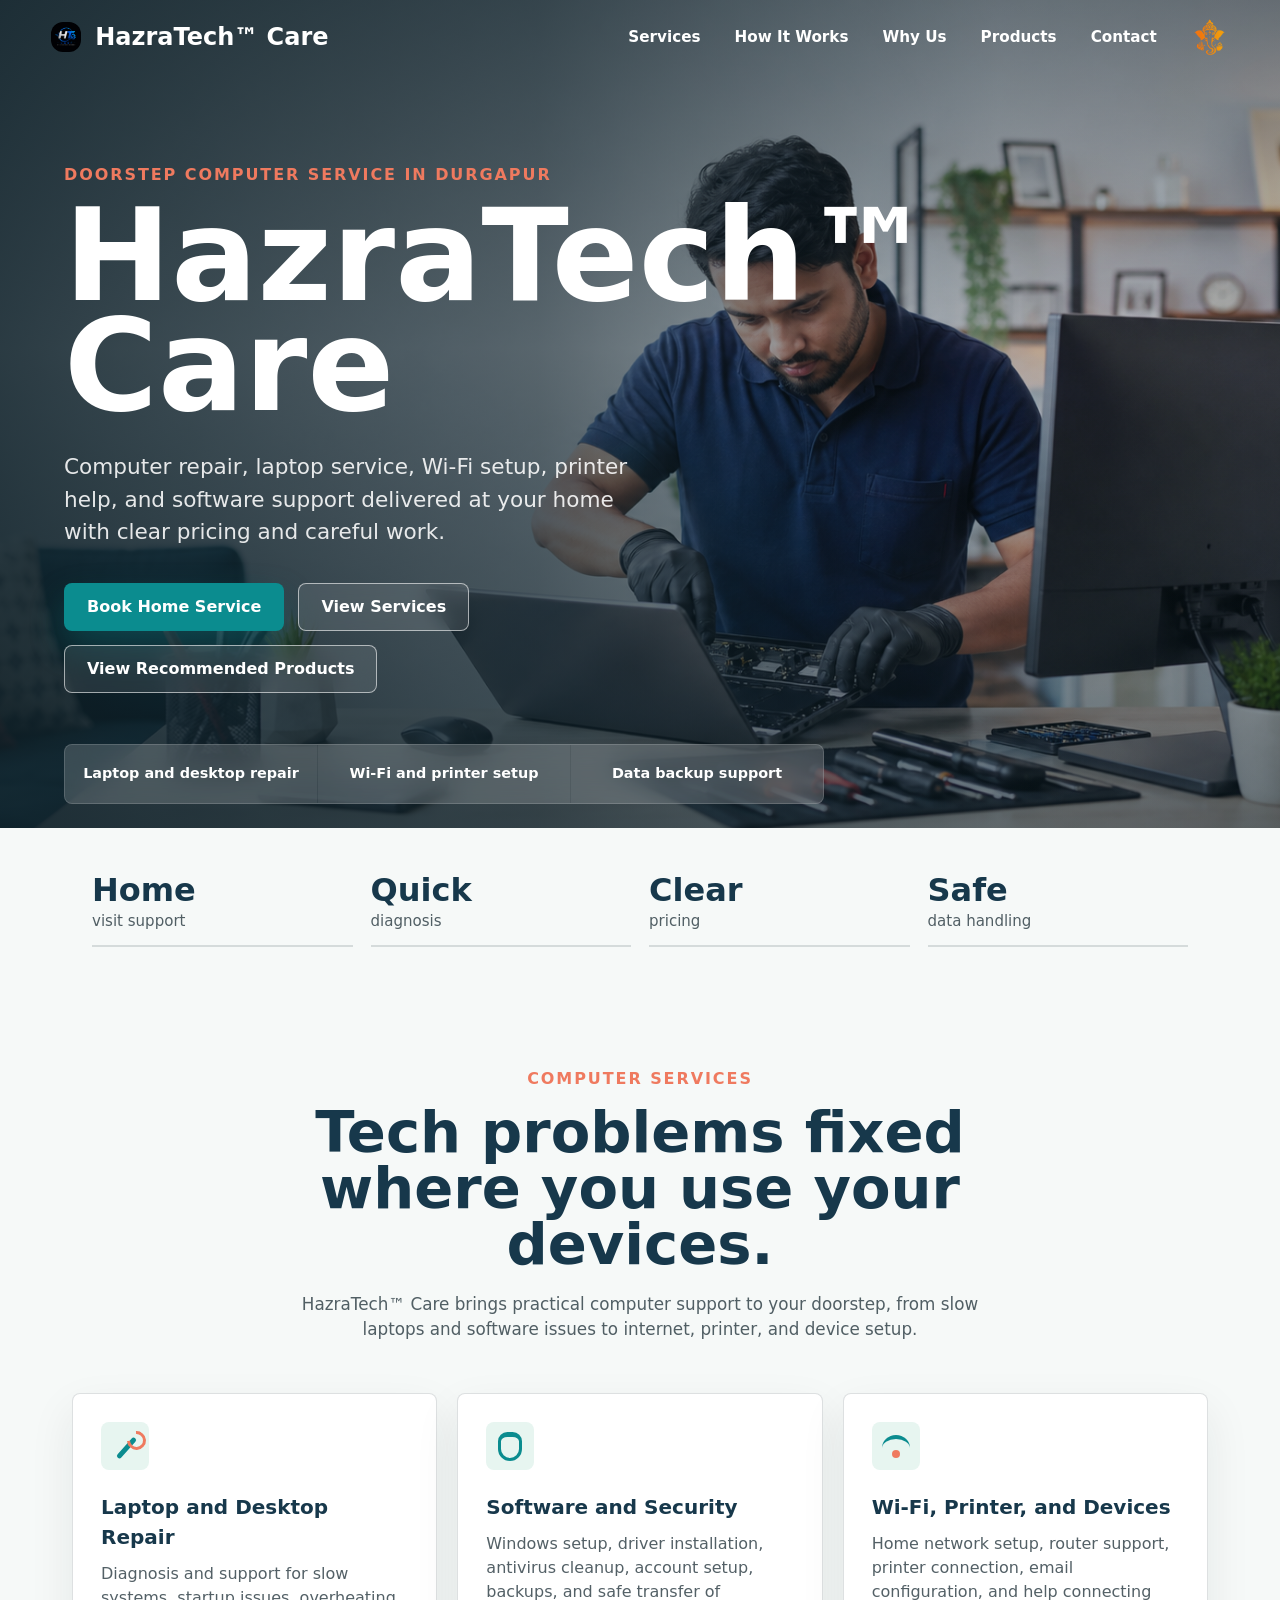
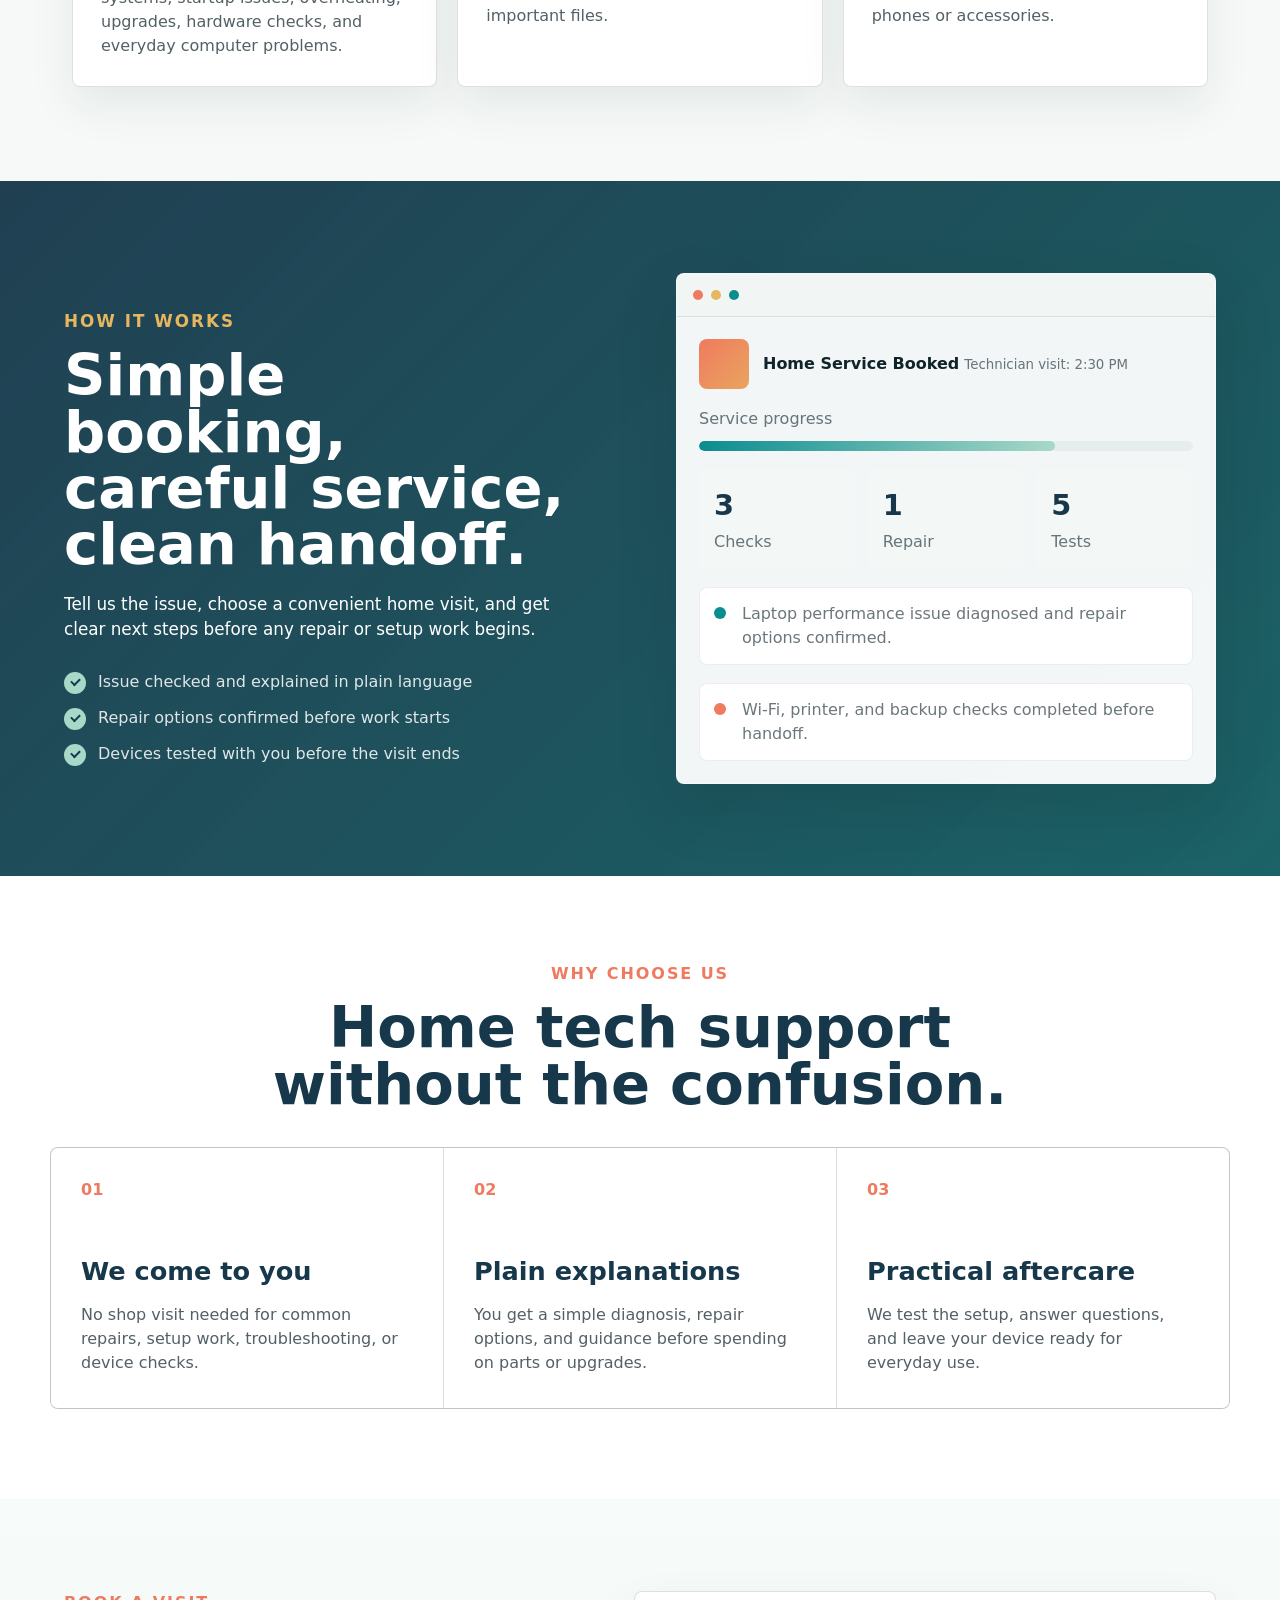
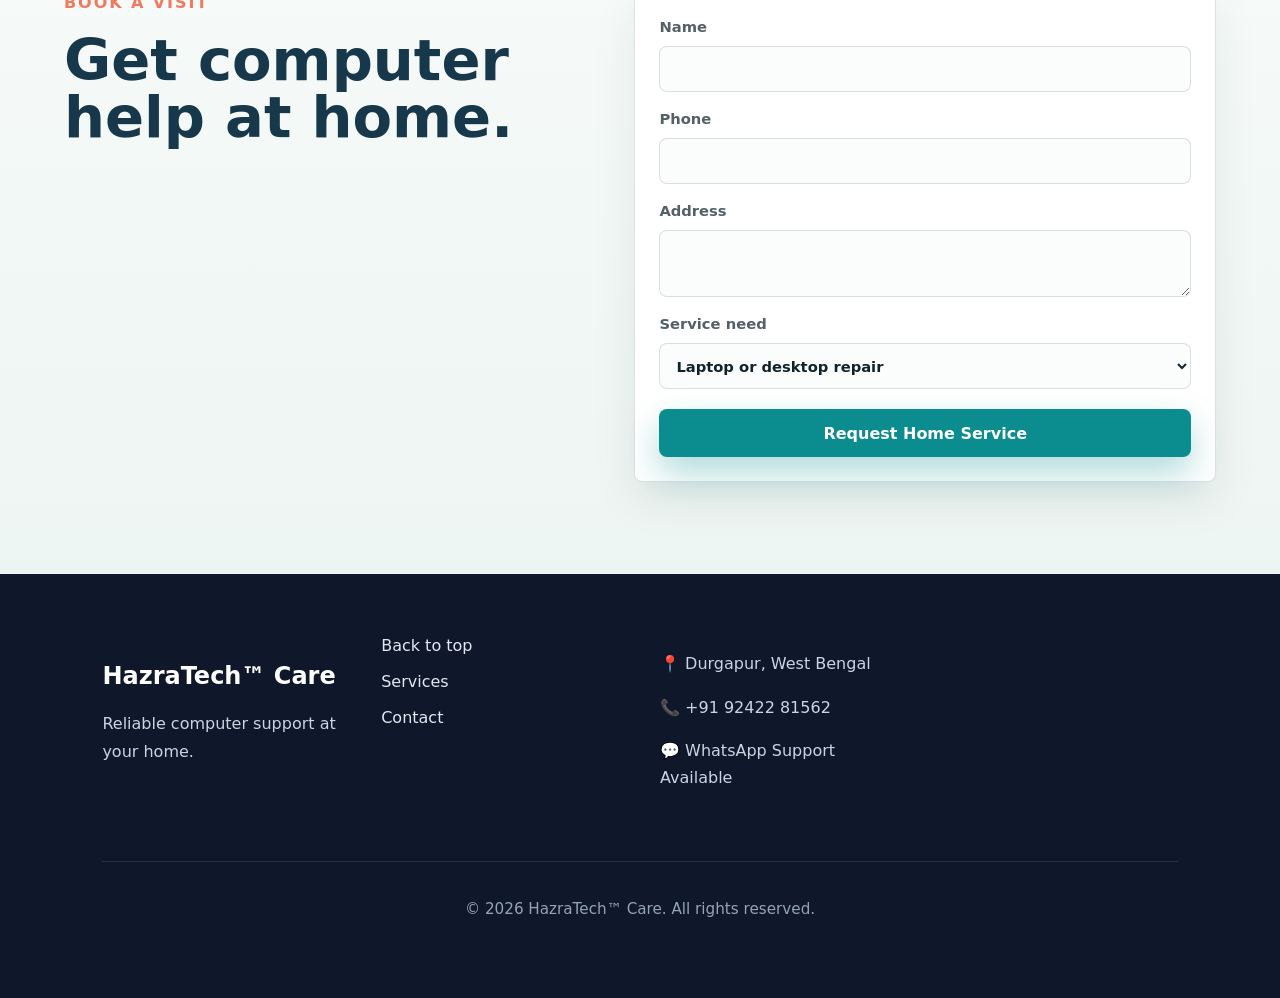
==== index.html @ 3e0b8655 "page extension" ====
<!DOCTYPE html>
<html lang="en">
<head>
  <meta charset="UTF-8">
  <meta name="viewport" content="width=device-width, initial-scale=1.0">
  <meta name="description" content="HazraTech™ Care provides doorstep computer repair, laptop service, Wi-Fi setup, printer support, and home tech assistance.">
  <title>HazraTech™ Care | Doorstep Computer Service</title>
  <link rel="preload" as="image" href="assets/hazratech-care-home-computer-service.png">
  <link rel="stylesheet" href="styles.css">
  <link rel="icon" type="image/png" href="assets/fevicon.png">
</head>
<body>
  <header class="site-header" data-header>
    <a class="brand" href="#top" aria-label="HazraTech™ Care home">
    <img src="assets/logo.png" alt="HazraTech Care Logo">
    <span>HazraTech™ Care</span>
    </a>

    <button class="nav-toggle" type="button" aria-label="Open navigation" aria-expanded="false" data-nav-toggle>
      <span></span>
      <span></span>
      <span></span>
    </button>

    <nav class="site-nav" aria-label="Primary navigation" data-nav>
      <a href="#services">Services</a>
      <a href="#platform">How It Works</a>
      <a href="#outcomes">Why Us</a>
      <a href="recommendations.html">Products</a>
      <a href="#contact">Contact</a>
      <div class="header-ganesh">
      <img src="assets/ganesh.png" alt="Ganesh Symbol">
      </div>
    </nav>
  </header>

  <main id="top">
    <section class="hero" aria-labelledby="hero-title">
      <div class="hero-media" aria-hidden="true"></div>
      <div class="hero-overlay"></div>
      <div class="hero-content">
        <p class="eyebrow">Doorstep computer service in Durgapur</p>
        <h1 id="hero-title">HazraTech™ Care</h1>
        <p class="hero-copy">Computer repair, laptop service, Wi-Fi setup, printer help, and software support delivered at your home with clear pricing and careful work.</p>
        <div class="hero-actions">
          <a class="button button-primary" href="#contact">Book Home Service</a>
          <a class="button button-secondary" href="#services">View Services</a>
          <a class="button button-secondary" href="recommendations.html">
            View Recommended Products
          </a>
        </div>
      </div>
      <div class="hero-status" aria-label="Computer service highlights">
        <span>Laptop and desktop repair</span>
        <span>Wi-Fi and printer setup</span>
        <span>Data backup support</span>
      </div>
    </section>

    <section class="trust-band" aria-label="HazraTech™ Care highlights">
      <div class="trust-item">
        <strong>Home</strong>
        <span>visit support</span>
      </div>
      <div class="trust-item">
        <strong>Quick</strong>
        <span>diagnosis</span>
      </div>
      <div class="trust-item">
        <strong>Clear</strong>
        <span>pricing</span>
      </div>
      <div class="trust-item">
        <strong>Safe</strong>
        <span>data handling</span>
      </div>
    </section>

    <section class="section-intro" id="services">
      <p class="eyebrow">Computer services</p>
      <h2>Tech problems fixed where you use your devices.</h2>
      <p>HazraTech™ Care brings practical computer support to your doorstep, from slow laptops and software issues to internet, printer, and device setup.</p>
    </section>

    <section class="service-grid" aria-label="HazraTech™ Care services">
      <article class="service-card">
        <div class="service-icon wrench" aria-hidden="true"></div>
        <h3>Laptop and Desktop Repair</h3>
        <p>Diagnosis and support for slow systems, startup issues, overheating, upgrades, hardware checks, and everyday computer problems.</p>
      </article>
      <article class="service-card">
        <div class="service-icon shield" aria-hidden="true"></div>
        <h3>Software and Security</h3>
        <p>Windows setup, driver installation, antivirus cleanup, account setup, backups, and safe transfer of important files.</p>
      </article>
      <article class="service-card">
        <div class="service-icon wifi" aria-hidden="true"></div>
        <h3>Wi-Fi, Printer, and Devices</h3>
        <p>Home network setup, router support, printer connection, email configuration, and help connecting phones or accessories.</p>
      </article>
    </section>

    <section class="platform-section" id="platform">
      <div class="platform-copy">
        <p class="eyebrow">How it works</p>
        <h2>Simple booking, careful service, clean handoff.</h2>
        <p>Tell us the issue, choose a convenient home visit, and get clear next steps before any repair or setup work begins.</p>
        <ul class="check-list">
          <li>Issue checked and explained in plain language</li>
          <li>Repair options confirmed before work starts</li>
          <li>Devices tested with you before the visit ends</li>
        </ul>
      </div>

      <div class="dashboard-preview" aria-label="Home service ticket preview">
        <div class="preview-header">
          <span></span>
          <span></span>
          <span></span>
        </div>
        <div class="preview-body">
          <div class="service-summary">
            <span class="avatar" aria-hidden="true"></span>
            <div>
              <strong>Home Service Booked</strong>
              <small>Technician visit: 2:30 PM</small>
            </div>
          </div>
          <div class="progress-block">
            <span>Service progress</span>
            <div class="progress-track"><span></span></div>
          </div>
          <div class="mini-grid">
            <div><strong>3</strong><span>Checks</span></div>
            <div><strong>1</strong><span>Repair</span></div>
            <div><strong>5</strong><span>Tests</span></div>
          </div>
          <div class="timeline-row">
            <span></span>
            <p>Laptop performance issue diagnosed and repair options confirmed.</p>
          </div>
          <div class="timeline-row accent">
            <span></span>
            <p>Wi-Fi, printer, and backup checks completed before handoff.</p>
          </div>
        </div>
      </div>
    </section>

    <section class="outcomes-section" id="outcomes">
      <div class="section-intro compact">
        <p class="eyebrow">Why choose us</p>
        <h2>Home tech support without the confusion.</h2>
      </div>
      <div class="outcome-list">
        <article>
          <span>01</span>
          <h3>We come to you</h3>
          <p>No shop visit needed for common repairs, setup work, troubleshooting, or device checks.</p>
        </article>
        <article>
          <span>02</span>
          <h3>Plain explanations</h3>
          <p>You get a simple diagnosis, repair options, and guidance before spending on parts or upgrades.</p>
        </article>
        <article>
          <span>03</span>
          <h3>Practical aftercare</h3>
          <p>We test the setup, answer questions, and leave your device ready for everyday use.</p>
        </article>
      </div>
    </section>

    <section class="contact-section" id="contact">
      <div>
        <p class="eyebrow">Book a visit</p>
        <h2>Get computer help at home.</h2>
      </div>
      <form class="contact-form" aria-label="Home computer service request">
        <label>
          <span>Name</span>
          <input type="text" id="name" name="name" autocomplete="name" required>
        </label>
        <label>
          <span>Phone</span>
          <input type="tel" id="phone" name="phone" autocomplete="tel" required>
        </label>
        <label>
          <span>Address</span>
          <textarea id="address" name="address" rows="3" required></textarea>
        </label>
        <label>
          <span>Service need</span>
          <select id="service" name="service-need">
            <option>Laptop or desktop repair</option>
            <option>Windows or software setup</option>
            <option>Wi-Fi or printer setup</option>
            <option>Data backup or transfer</option>
            <option>System upgrade</option>
            <option>System optimization</option>
          </select>
        </label>
        <button id="whatsappBtn" class="button button-primary" type="submit">Request Home Service</button>
      </form>
    </section>
  </main>

  <footer class="site-footer">

    <div class="footer-brand">
        <h3>HazraTech™ Care</h3>
        <p>Reliable computer support at your home.</p>
    </div>

    <div class="footer-links">
        <a href="#top">Back to top</a>
        <a href="#services">Services</a>
        <a href="#contact">Contact</a>
    </div>

    <div class="footer-contact">
        <p>📍 Durgapur, West Bengal</p>
        <p>📞 +91 92422 81562</p>
        <p>💬 WhatsApp Support Available</p>
    </div>

    <div class="footer-bottom">
        <p>© 2026 HazraTech™ Care. All rights reserved.</p>
    </div>

</footer>
  <script src="script.js"></script>
</body>
</html>
---- styles.css ----
:root {
  --ink: #10232b;
  --navy: #17384b;
  --teal: #0b8c8f;
  --mint: #a8d8c8;
  --coral: #ef7a5f;
  --gold: #e7b75f;
  --cloud: #f6f9f8;
  --white: #ffffff;
  --line: rgba(16, 35, 43, 0.14);
  --shadow: 0 24px 60px rgba(16, 35, 43, 0.16);
  --max-width: 1180px;
}

* {
  box-sizing: border-box;
}

html {
  scroll-behavior: smooth;
}

body {
  margin: 0;
  color: var(--ink);
  font-family: Inter, ui-sans-serif, system-ui, -apple-system, BlinkMacSystemFont, "Segoe UI", sans-serif;
  line-height: 1.5;
  background: var(--cloud);
}

body.nav-open {
  overflow: hidden;
}

a {
  color: inherit;
  text-decoration: none;
}

img,
svg {
  display: block;
}

button,
input,
select {
  font: inherit;
}

.site-header {
  position: fixed;
  z-index: 20;
  top: 0;
  left: 0;
  right: 0;
  display: flex;
  align-items: center;
  justify-content: space-between;
  gap: 24px;
  min-height: 74px;
  padding: 14px clamp(20px, 4vw, 54px);
  color: var(--white);
  transition: background 180ms ease, color 180ms ease, box-shadow 180ms ease;
}

.site-header.is-scrolled,
.site-header.is-open {
  color: var(--ink);
  background: rgba(255, 255, 255, 0.94);
  box-shadow: 0 12px 30px rgba(16, 35, 43, 0.08);
  backdrop-filter: blur(16px);
}
.site-header.is-scrolled .brand span,
.site-header.is-scrolled .site-nav a {
    color: var(--ink);
}
.site-header.is-scrolled .site-nav a:hover {
    color: #0ea5e9;
}
.site-header.is-scrolled .brand img {
    filter: none;
}
/*.site-header.scrolled {
    background: rgba(255,255,255,0.9);
    backdrop-filter: blur(12px);
}
.site-header.scrolled .brand span,
.site-header.scrolled nav a {
    color: #0f172a;
}*/

.brand {
  display: inline-flex;
  align-items: center;
  gap: 10px;
  font-weight: 800;
  letter-spacing: 0;
}

/*.brand-mark {
  display: grid;
  place-items: center;
  width: 40px;
  height: 40px;
  border-radius: 8px;
  color: var(--white);
  background: linear-gradient(135deg, var(--teal), var(--coral));
  box-shadow: 0 10px 25px rgba(11, 140, 143, 0.25);
}*/

.site-nav {
  display: flex;
  align-items: center;
  gap: clamp(18px, 3vw, 34px);
  font-size: 0.95rem;
  font-weight: 650;
}

.site-nav a {
  position: relative;
  padding: 8px 0;
}

.site-nav a::after {
  position: absolute;
  left: 0;
  right: 0;
  bottom: 3px;
  height: 2px;
  content: "";
  background: currentColor;
  transform: scaleX(0);
  transform-origin: left;
  transition: transform 180ms ease;
}

.site-nav a:hover::after,
.site-nav a:focus-visible::after {
  transform: scaleX(1);
}

.nav-toggle {
  display: none;
  width: 42px;
  height: 42px;
  border: 1px solid currentColor;
  border-radius: 8px;
  color: inherit;
  background: transparent;
  cursor: pointer;
}

.nav-toggle span {
  display: block;
  width: 18px;
  height: 2px;
  margin: 4px auto;
  background: currentColor;
  transition: transform 180ms ease, opacity 180ms ease;
}

.site-header.is-open .nav-toggle span:nth-child(1) {
  transform: translateY(6px) rotate(45deg);
}

.site-header.is-open .nav-toggle span:nth-child(2) {
  opacity: 0;
}

.site-header.is-open .nav-toggle span:nth-child(3) {
  transform: translateY(-6px) rotate(-45deg);
}

.hero {
  position: relative;
  display: grid;
  align-items: center;
  min-height: 92vh;
  padding: 120px clamp(22px, 5vw, 72px) 92px;
  color: var(--white);
  overflow: hidden;
}

.hero-media,
.hero-overlay {
  position: absolute;
  inset: 0;
}

.hero-media {
  background-image: url("assets/hazratech-care-home-computer-service.png");
  background-size: cover;
  background-position: center right;
  transform: scale(1.02);
}

.hero-overlay {
  background:
    linear-gradient(90deg, rgba(13, 31, 39, 0.86) 0%, rgba(13, 31, 39, 0.64) 42%, rgba(13, 31, 39, 0.2) 78%),
    linear-gradient(180deg, rgba(13, 31, 39, 0.46) 0%, rgba(13, 31, 39, 0) 42%, rgba(13, 31, 39, 0.48) 100%);
}

.hero-content {
  position: relative;
  z-index: 2;
  width: min(660px, 100%);
}

.eyebrow {
  margin: 0 0 14px;
  color: var(--coral);
  font-size: 1.00rem;
  font-weight: 850;
  letter-spacing: 0.12em;
  text-transform: uppercase;
}

.hero h1 {
  max-width: 9ch;
  margin: 0;
  font-size: clamp(4.3rem, 10vw, 8.6rem);
  line-height: 0.86;
  letter-spacing: 0;
}

.hero-copy {
  max-width: 600px;
  margin: 30px 0 0;
  color: rgba(255, 255, 255, 0.88);
  font-size: clamp(1.05rem, 1.7vw, 1.35rem);
}

.hero-actions {
  display: flex;
  flex-wrap: wrap;
  gap: 14px;
  margin-top: 34px;
}

.button {
  display: inline-flex;
  align-items: center;
  justify-content: center;
  min-height: 48px;
  padding: 13px 22px;
  border: 1px solid transparent;
  border-radius: 8px;
  font-weight: 800;
  line-height: 1.1;
  cursor: pointer;
  transition: transform 180ms ease, box-shadow 180ms ease, background 180ms ease;
}

.button:hover,
.button:focus-visible {
  transform: translateY(-2px);
}

.button-primary {
  color: var(--white);
  background: var(--teal);
  box-shadow: 0 16px 35px rgba(11, 140, 143, 0.32);
}

.button-primary:hover,
.button-primary:focus-visible {
  background: #087579;
}

.button-secondary {
  color: var(--white);
  border-color: rgba(255, 255, 255, 0.58);
  background: rgba(255, 255, 255, 0.1);
  backdrop-filter: blur(10px);
}

.hero-status {
  position: absolute;
  z-index: 2;
  left: clamp(22px, 5vw, 72px);
  right: clamp(22px, 5vw, 72px);
  bottom: 24px;
  display: grid;
  grid-template-columns: repeat(3, minmax(0, 1fr));
  gap: 1px;
  max-width: 760px;
  border: 1px solid rgba(255, 255, 255, 0.2);
  border-radius: 8px;
  overflow: hidden;
  background: rgba(255, 255, 255, 0.12);
  backdrop-filter: blur(14px);
}

.hero-status span {
  min-height: 58px;
  display: grid;
  place-items: center;
  padding: 10px 14px;
  font-size: 0.9rem;
  font-weight: 750;
  text-align: center;
  background: rgba(255, 255, 255, 0.06);
}

.trust-band {
  display: grid;
  grid-template-columns: repeat(4, minmax(0, 1fr));
  max-width: var(--max-width);
  margin: 0 auto;
  padding: 34px clamp(22px, 4vw, 42px);
  gap: 18px;
}

.trust-item {
  display: grid;
  gap: 4px;
  padding: 12px 0;
  border-bottom: 2px solid var(--line);
}

.trust-item strong {
  color: var(--navy);
  font-size: clamp(1.4rem, 2.5vw, 2.2rem);
  line-height: 1;
}

.trust-item span {
  color: rgba(16, 35, 43, 0.72);
  font-size: 0.94rem;
}

.section-intro {
  max-width: 780px;
  margin: 0 auto;
  padding: 86px 22px 34px;
  text-align: center;
}

.section-intro h2,
.platform-copy h2,
.contact-section h2 {
  margin: 0;
  color: var(--navy);
  font-size: clamp(2rem, 4.5vw, 4rem);
  line-height: 0.98;
  letter-spacing: 0;
}

.section-intro p:last-child,
.platform-copy > p,
.contact-section p + h2 {
  margin-top: 18px;
}

.section-intro > p:last-child,
.platform-copy > p {
  color: rgba(16, 35, 43, 0.72);
  font-size: 1.05rem;
}

.service-grid {
  display: grid;
  grid-template-columns: repeat(3, minmax(0, 1fr));
  gap: 20px;
  max-width: var(--max-width);
  margin: 0 auto;
  padding: 0 22px 94px;
}

.service-card {
  padding: 28px;
  border: 1px solid var(--line);
  border-radius: 8px;
  background: var(--white);
  box-shadow: 0 18px 46px rgba(16, 35, 43, 0.08);
}

.service-card h3 {
  margin: 22px 0 10px;
  color: var(--navy);
  font-size: 1.25rem;
}

.service-card p {
  margin: 0;
  color: rgba(16, 35, 43, 0.72);
}

.service-icon {
  position: relative;
  width: 48px;
  height: 48px;
  border-radius: 8px;
  background: #e7f5f0;
}

.service-icon::before,
.service-icon::after {
  position: absolute;
  content: "";
}

.service-icon.wrench::before {
  top: 13px;
  left: 23px;
  width: 5px;
  height: 26px;
  border-radius: 999px;
  background: var(--teal);
  transform: rotate(42deg);
}

.service-icon.wrench::after {
  top: 9px;
  left: 26px;
  width: 13px;
  height: 13px;
  border: 3px solid var(--coral);
  border-left-color: transparent;
  border-radius: 50%;
  transform: rotate(42deg);
}

.service-icon.shield::before {
  inset: 10px 12px 9px;
  border: 3px solid var(--teal);
  border-top-width: 5px;
  border-radius: 14px 14px 18px 18px;
}

.service-icon.wifi::before {
  left: 10px;
  right: 10px;
  top: 13px;
  height: 22px;
  border-top: 4px solid var(--teal);
  border-radius: 50% 50% 0 0;
}

.service-icon.wifi::after {
  left: 20px;
  bottom: 12px;
  width: 8px;
  height: 8px;
  border-radius: 50%;
  background: var(--coral);
}

.platform-section {
  display: grid;
  grid-template-columns: minmax(0, 0.92fr) minmax(320px, 1fr);
  align-items: center;
  gap: clamp(34px, 6vw, 80px);
  padding: 92px clamp(22px, 5vw, 72px);
  color: var(--white);
  background:
    linear-gradient(135deg, rgba(23, 56, 75, 0.96), rgba(11, 87, 91, 0.93)),
    radial-gradient(circle at 80% 20%, rgba(231, 183, 95, 0.24), transparent 34%);
}

.platform-copy {
  max-width: 600px;
}

.platform-copy h2,
.platform-copy > p {
  color: var(--white);
}

.platform-copy .eyebrow {
  color: var(--gold);
}

.check-list {
  display: grid;
  gap: 12px;
  margin: 28px 0 0;
  padding: 0;
  list-style: none;
}

.check-list li {
  position: relative;
  padding-left: 34px;
  color: rgba(255, 255, 255, 0.86);
}

.check-list li::before {
  position: absolute;
  top: 2px;
  left: 0;
  width: 22px;
  height: 22px;
  border-radius: 50%;
  content: "";
  background: var(--mint);
}

.check-list li::after {
  position: absolute;
  top: 8px;
  left: 7px;
  width: 7px;
  height: 4px;
  border-left: 2px solid var(--navy);
  border-bottom: 2px solid var(--navy);
  content: "";
  transform: rotate(-45deg);
}

.dashboard-preview {
  width: min(100%, 540px);
  margin-left: auto;
  border: 1px solid rgba(255, 255, 255, 0.18);
  border-radius: 8px;
  background: rgba(255, 255, 255, 0.95);
  box-shadow: var(--shadow);
  overflow: hidden;
}

.preview-header {
  display: flex;
  gap: 8px;
  padding: 16px;
  border-bottom: 1px solid rgba(16, 35, 43, 0.1);
  background: #f1f6f5;
}

.preview-header span {
  width: 10px;
  height: 10px;
  border-radius: 50%;
  background: var(--coral);
}

.preview-header span:nth-child(2) {
  background: var(--gold);
}

.preview-header span:nth-child(3) {
  background: var(--teal);
}

.preview-body {
  display: grid;
  gap: 18px;
  padding: 22px;
  color: var(--ink);
}

.service-summary {
  display: flex;
  align-items: center;
  gap: 14px;
}

.service-summary small,
.progress-block span,
.timeline-row p,
.mini-grid span {
  color: rgba(16, 35, 43, 0.62);
}

.avatar {
  width: 50px;
  height: 50px;
  border-radius: 8px;
  background:
    linear-gradient(135deg, rgba(239, 122, 95, 0.85), rgba(231, 183, 95, 0.7)),
    var(--coral);
}

.progress-block {
  display: grid;
  gap: 10px;
}

.progress-track {
  height: 10px;
  border-radius: 999px;
  background: #e5eeec;
  overflow: hidden;
}

.progress-track span {
  display: block;
  width: 72%;
  height: 100%;
  border-radius: inherit;
  background: linear-gradient(90deg, var(--teal), var(--mint));
}

.mini-grid {
  display: grid;
  grid-template-columns: repeat(3, minmax(0, 1fr));
  gap: 12px;
}

.mini-grid div {
  display: grid;
  gap: 3px;
  min-height: 88px;
  align-content: center;
  padding: 15px;
  border-radius: 8px;
  background: #f3f8f7;
}

.mini-grid strong {
  color: var(--navy);
  font-size: 1.8rem;
}

.timeline-row {
  display: grid;
  grid-template-columns: 16px minmax(0, 1fr);
  gap: 12px;
  align-items: start;
  padding: 14px;
  border: 1px solid rgba(16, 35, 43, 0.08);
  border-radius: 8px;
  background: var(--white);
}

.timeline-row span {
  width: 12px;
  height: 12px;
  margin-top: 5px;
  border-radius: 50%;
  background: var(--teal);
}

.timeline-row.accent span {
  background: var(--coral);
}

.timeline-row p {
  margin: 0;
}

.outcomes-section {
  padding: 0 22px 90px;
  background: var(--white);
}

.section-intro.compact {
  padding-top: 86px;
}

.outcome-list {
  display: grid;
  grid-template-columns: repeat(3, minmax(0, 1fr));
  gap: 1px;
  max-width: var(--max-width);
  margin: 0 auto;
  border: 1px solid var(--line);
  border-radius: 8px;
  overflow: hidden;
  background: var(--line);
}

.outcome-list article {
  min-height: 260px;
  padding: 30px;
  background: var(--white);
}

.outcome-list span {
  color: var(--coral);
  font-weight: 850;
}

.outcome-list h3 {
  margin: 50px 0 12px;
  color: var(--navy);
  font-size: clamp(1.25rem, 2vw, 1.6rem);
}

.outcome-list p {
  margin: 0;
  color: rgba(16, 35, 43, 0.72);
}

.contact-section {
  display: grid;
  grid-template-columns: minmax(0, 0.85fr) minmax(320px, 1fr);
  gap: clamp(34px, 6vw, 76px);
  align-items: start;
  padding: 92px clamp(22px, 5vw, 72px);
  background:
    linear-gradient(180deg, #f7fbfa, #edf5f2);
}

.contact-form {
  display: grid;
  gap: 16px;
  padding: 24px;
  border: 1px solid var(--line);
  border-radius: 8px;
  background: var(--white);
  box-shadow: 0 18px 46px rgba(16, 35, 43, 0.08);
}

.contact-form label {
  display: grid;
  gap: 8px;
  color: rgba(16, 35, 43, 0.72);
  font-size: 0.92rem;
  font-weight: 750;
}

.contact-form input,
.contact-form select {
  min-height: 46px;
  width: 100%;
  border: 1px solid var(--line);
  border-radius: 8px;
  padding: 10px 12px;
  color: var(--ink);
  background: #fbfdfc;
}

.contact-form input:focus,
.contact-form select:focus {
  border-color: var(--teal);
  outline: 3px solid rgba(11, 140, 143, 0.16);
}

.contact-form textarea,
.contact-form select {
  min-height: 46px;
  width: 100%;
  border: 1px solid var(--line);
  border-radius: 8px;
  padding: 10px 12px;
  color: var(--ink);
  background: #fbfdfc;
}

.contact-form textarea:focus,
.contact-form select:focus {
  border-color: var(--teal);
  outline: 3px solid rgba(11, 140, 143, 0.16);
}

.contact-form .button {
  width: 100%;
  margin-top: 4px;
}

.site-footer {
    background: #0f172a;
    color: white;
    padding: 60px 8%;
    display: grid;
    grid-template-columns: repeat(auto-fit, minmax(220px, 1fr));
    gap: 40px;
}

.site-footer h3 {
    margin-bottom: 12px;
    font-size: 1.5rem;
}

.site-footer p {
    color: #cbd5e1;
    line-height: 1.7;
}

.footer-links {
    display: flex;
    flex-direction: column;
    gap: 12px;
}

.footer-links a {
    color: #e2e8f0;
    text-decoration: none;
    transition: 0.3s;
}

.footer-links a:hover {
    color: #14b8a6;
}

.footer-contact p {
    margin-bottom: 10px;
    min-width: 250px;
}

.footer-bottom {
    grid-column: 1 / -1;
    border-top: 1px solid rgba(255,255,255,0.1);
    margin-top: 20px;
    padding-top: 20px;
    text-align: center;
}

.footer-bottom p {
    color: #94a3b8;
    font-size: 0.95rem;
}

.site-footer span {
  font-weight: 850;
}

@media (max-width: 900px) {
  .nav-toggle {
    display: block;
  }

  .site-nav {
    position: fixed;
    inset: 74px 16px auto;
    display: grid;
    gap: 0;
    border: 1px solid rgba(16, 35, 43, 0.1);
    border-radius: 8px;
    color: var(--ink);
    background: var(--white);
    box-shadow: var(--shadow);
    transform: translateY(-12px);
    visibility: hidden;
    opacity: 0;
    transition: transform 180ms ease, opacity 180ms ease, visibility 180ms ease;
  }

  .site-header.is-open .site-nav {
    visibility: visible;
    opacity: 1;
    transform: translateY(0);
  }

  .site-nav a {
    min-height: 52px;
    padding: 16px 20px;
    border-bottom: 1px solid rgba(16, 35, 43, 0.08);
  }

  .site-nav a:last-child {
    border-bottom: 0;
  }

  .site-nav a::after {
    display: none;
  }

  .trust-band,
  .service-grid,
  .outcome-list {
    grid-template-columns: repeat(2, minmax(0, 1fr));
  }

  .platform-section,
  .contact-section {
    grid-template-columns: 1fr;
  }

  .dashboard-preview {
    margin: 0;
  }
}

@media (max-width: 640px) {
  .site-header {
    min-height: 66px;
    padding: 12px 16px;
  }

  .brand span:last-child {
    max-width: 150px;
    white-space: nowrap;
    overflow: hidden;
    text-overflow: ellipsis;
  }

  .hero {
    min-height: 88vh;
    padding: 104px 18px 138px;
  }

  .hero-media {
    background-position: 64% center;
  }

  .hero-overlay {
    background:
      linear-gradient(90deg, rgba(13, 31, 39, 0.88), rgba(13, 31, 39, 0.5)),
      linear-gradient(180deg, rgba(13, 31, 39, 0.42), rgba(13, 31, 39, 0.58));
  }

  .hero h1 {
    font-size: clamp(3.55rem, 18vw, 5rem);
  }

  .hero-copy {
    font-size: 1rem;
  }

  .button {
    width: 100%;
  }

  .hero-status {
    left: 18px;
    right: 18px;
    bottom: 18px;
    grid-template-columns: 1fr;
  }

  .hero-status span {
    min-height: 42px;
  }

  .trust-band,
  .service-grid,
  .outcome-list,
  .mini-grid {
    grid-template-columns: 1fr;
  }

  .section-intro {
    padding-top: 64px;
  }

  .service-grid {
    padding-bottom: 68px;
  }

  .platform-section,
  .contact-section {
    padding: 68px 18px;
  }

  .outcome-list article {
    min-height: 210px;
  }

  .outcome-list h3 {
    margin-top: 32px;
  }

  .site-footer {
    flex-direction: column;
  }
}

.brand {
    display: flex;
    align-items: center;
    gap: 14px;
    text-decoration: none;
}

.brand img {
    width: 30px;
    height: 30px;
    object-fit: contain;
    border-radius: 12px;
}

.brand span {
    color: white;
    font-size: 1.5rem;
    font-weight: 700;
}
.header-ganesh img {
    width: 38px;
    height: 38px;
    object-fit: contain;
    opacity: 0.9;
}
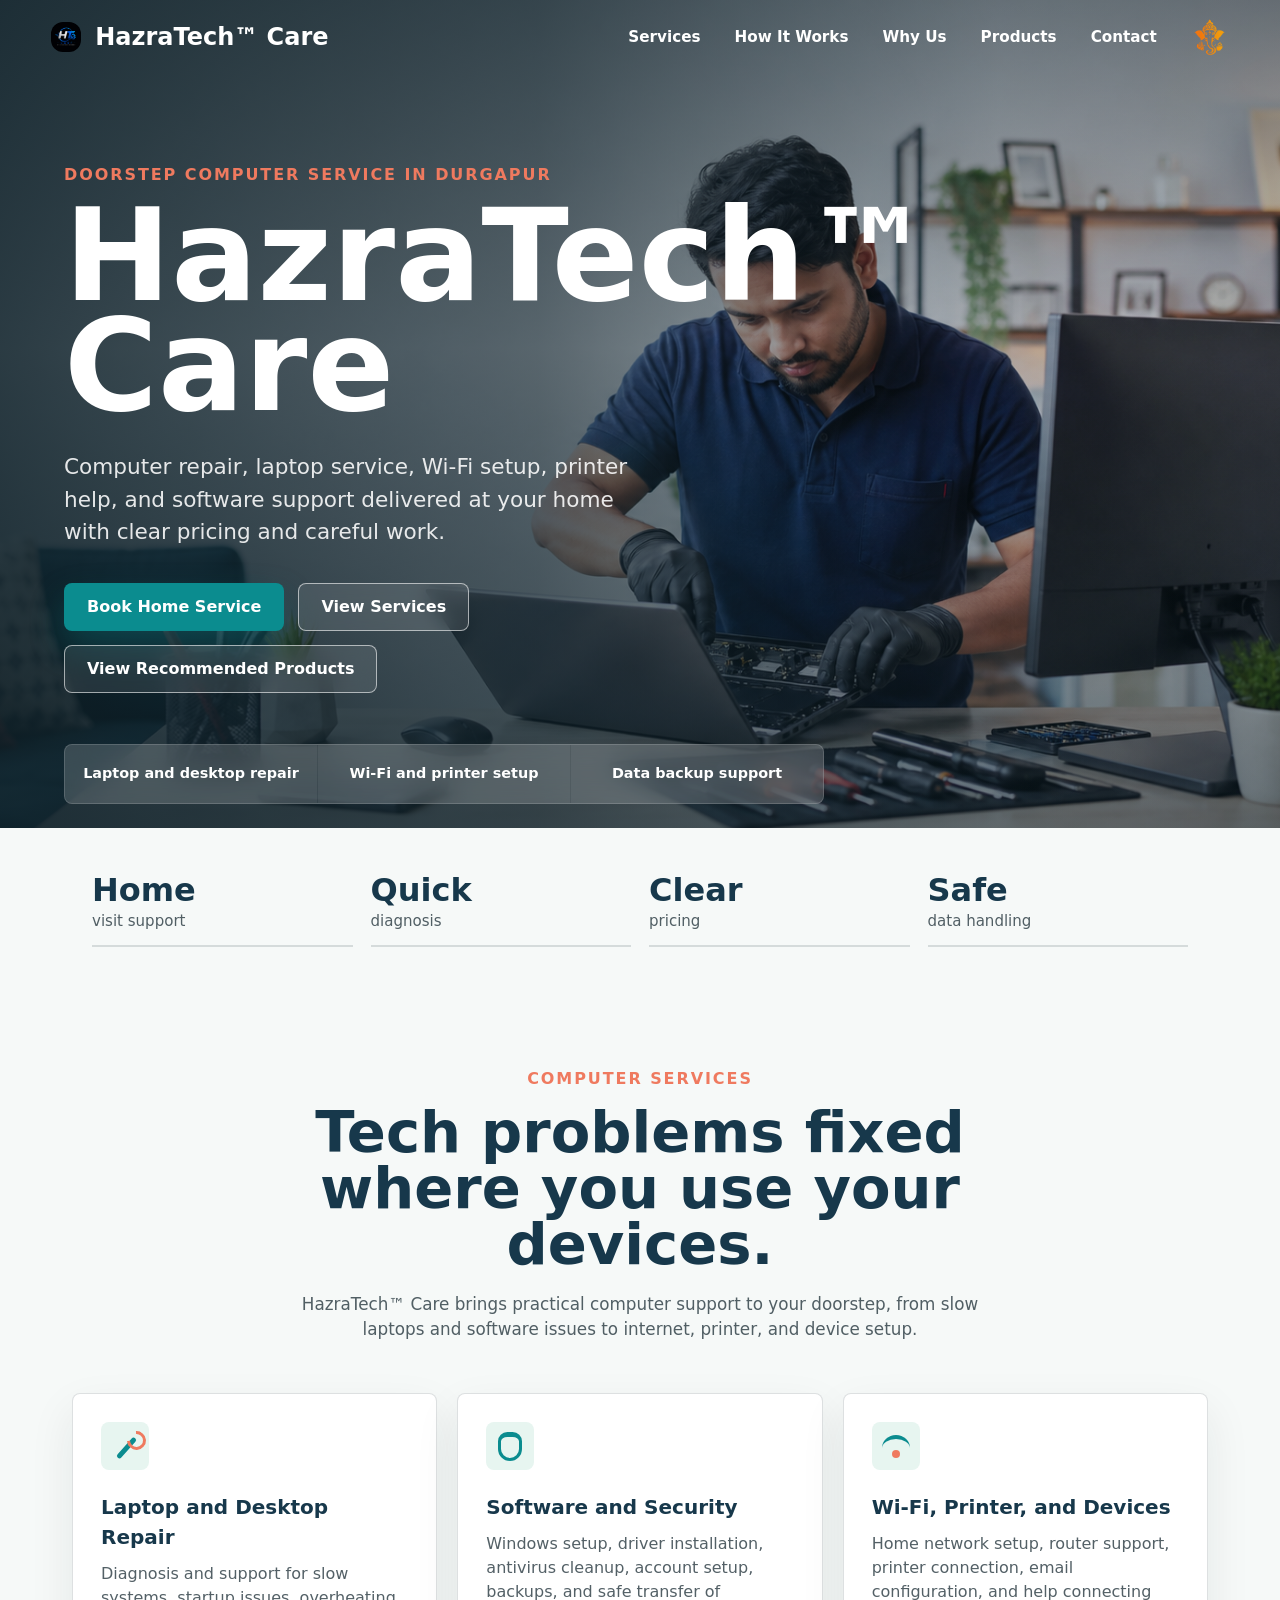
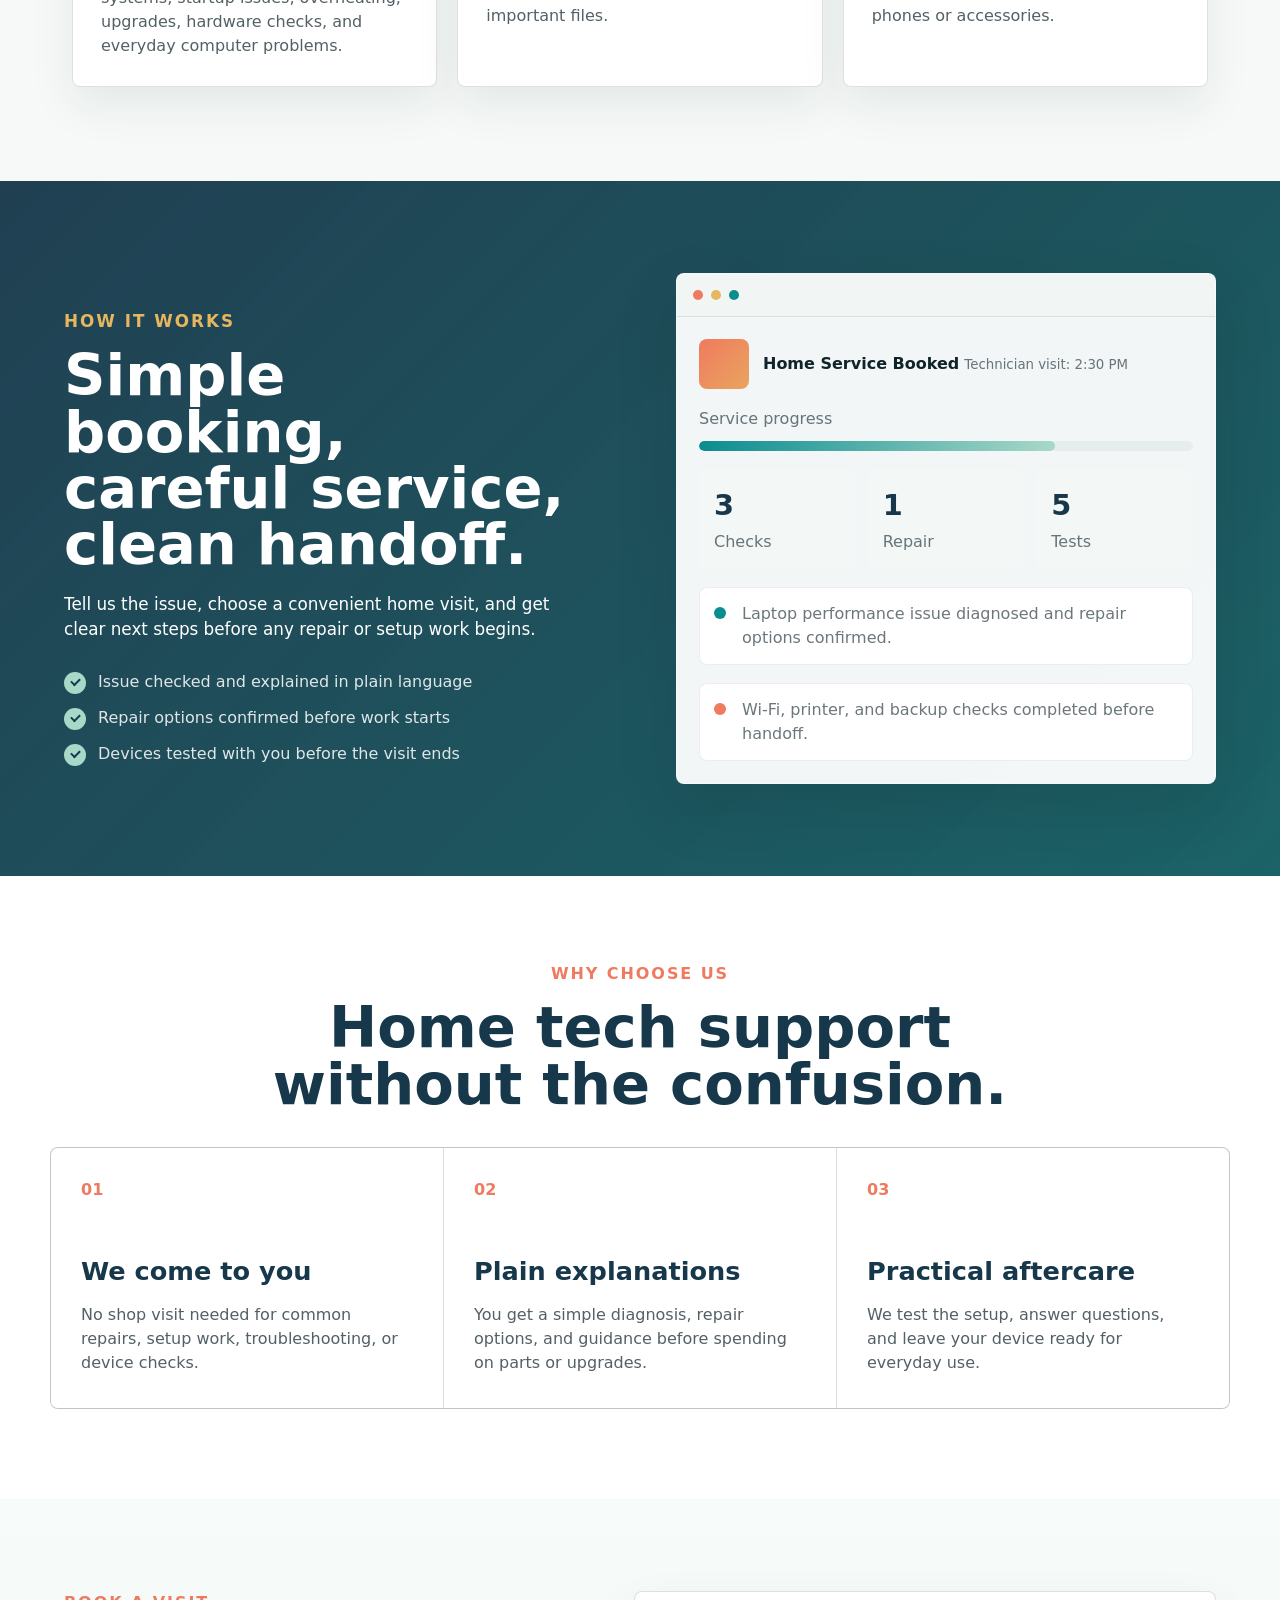
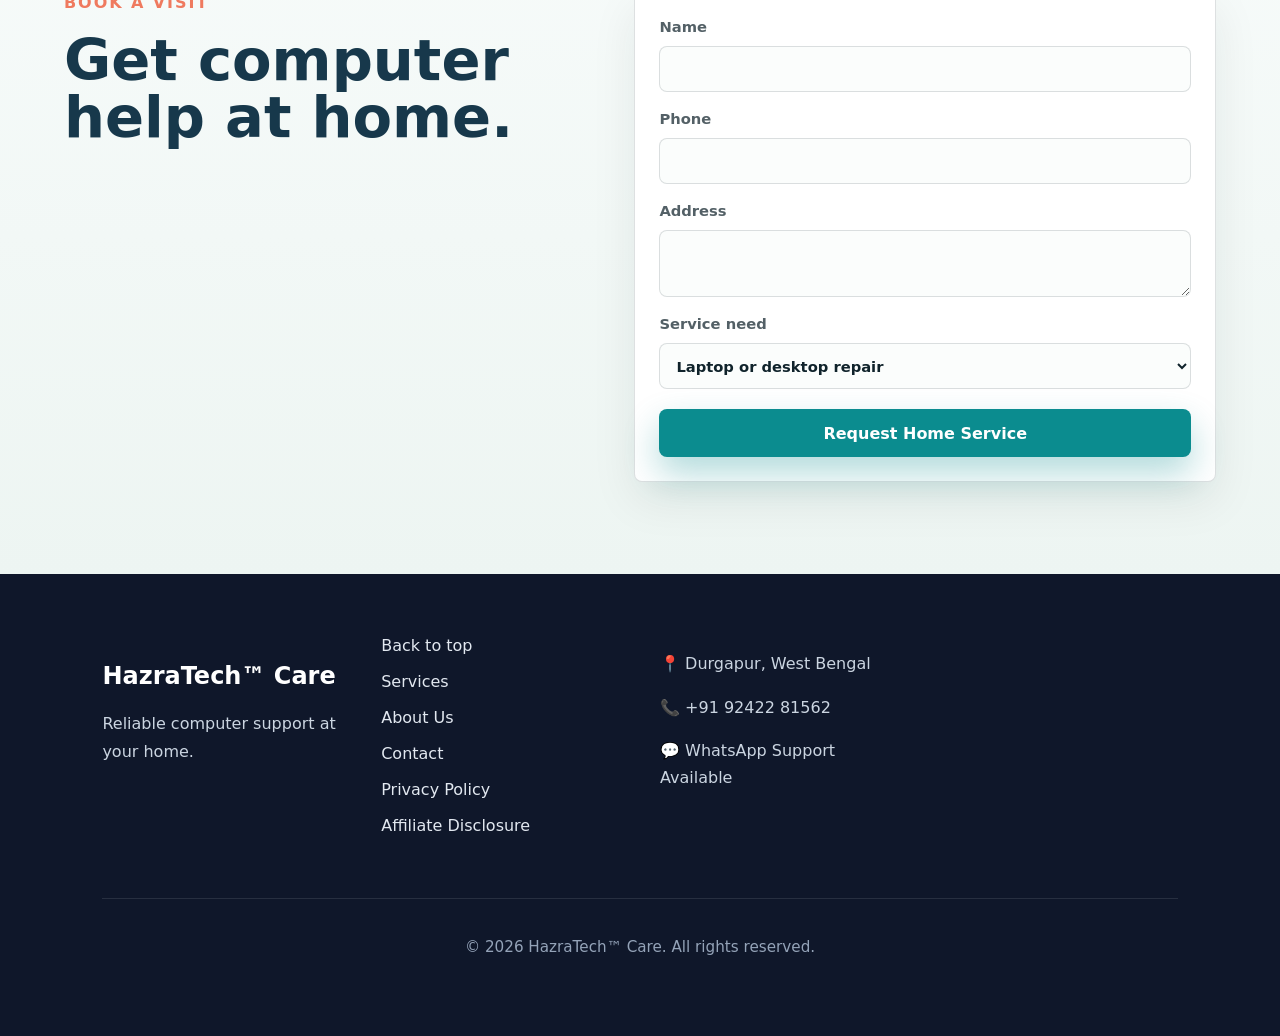
==== commit 3767a0ab: "Privacy & Policy" ====
--- a/index.html
+++ b/index.html
@@ -3,7 +3,7 @@
 <head>
   <meta charset="UTF-8">
   <meta name="viewport" content="width=device-width, initial-scale=1.0">
-  <meta name="description" content="HazraTech™ Care provides doorstep computer repair, laptop service, Wi-Fi setup, printer support, and home tech assistance.">
+  <meta name="description" content="HazraTech™ Care provides doorstep computer repair, laptop service, Wi-Fi setup, printer support, and trusted tech recommendations in Durgapur.">
   <title>HazraTech™ Care | Doorstep Computer Service</title>
   <link rel="preload" as="image" href="assets/hazratech-care-home-computer-service.png">
   <link rel="stylesheet" href="styles.css">
@@ -215,7 +215,10 @@
     <div class="footer-links">
         <a href="#top">Back to top</a>
         <a href="#services">Services</a>
-        <a href="#contact">Contact</a>
+        <a href="about.html">About Us</a>
+        <a href="contact.html">Contact</a>
+        <a href="privacy-policy.html">Privacy Policy</a>
+        <a href="affiliate-disclosure.html">Affiliate Disclosure</a>
     </div>
 
     <div class="footer-contact">
--- a/styles.css
+++ b/styles.css
@@ -971,4 +971,5 @@
     height: 38px;
     object-fit: contain;
     opacity: 0.9;
+    border-radius: 12px
 }
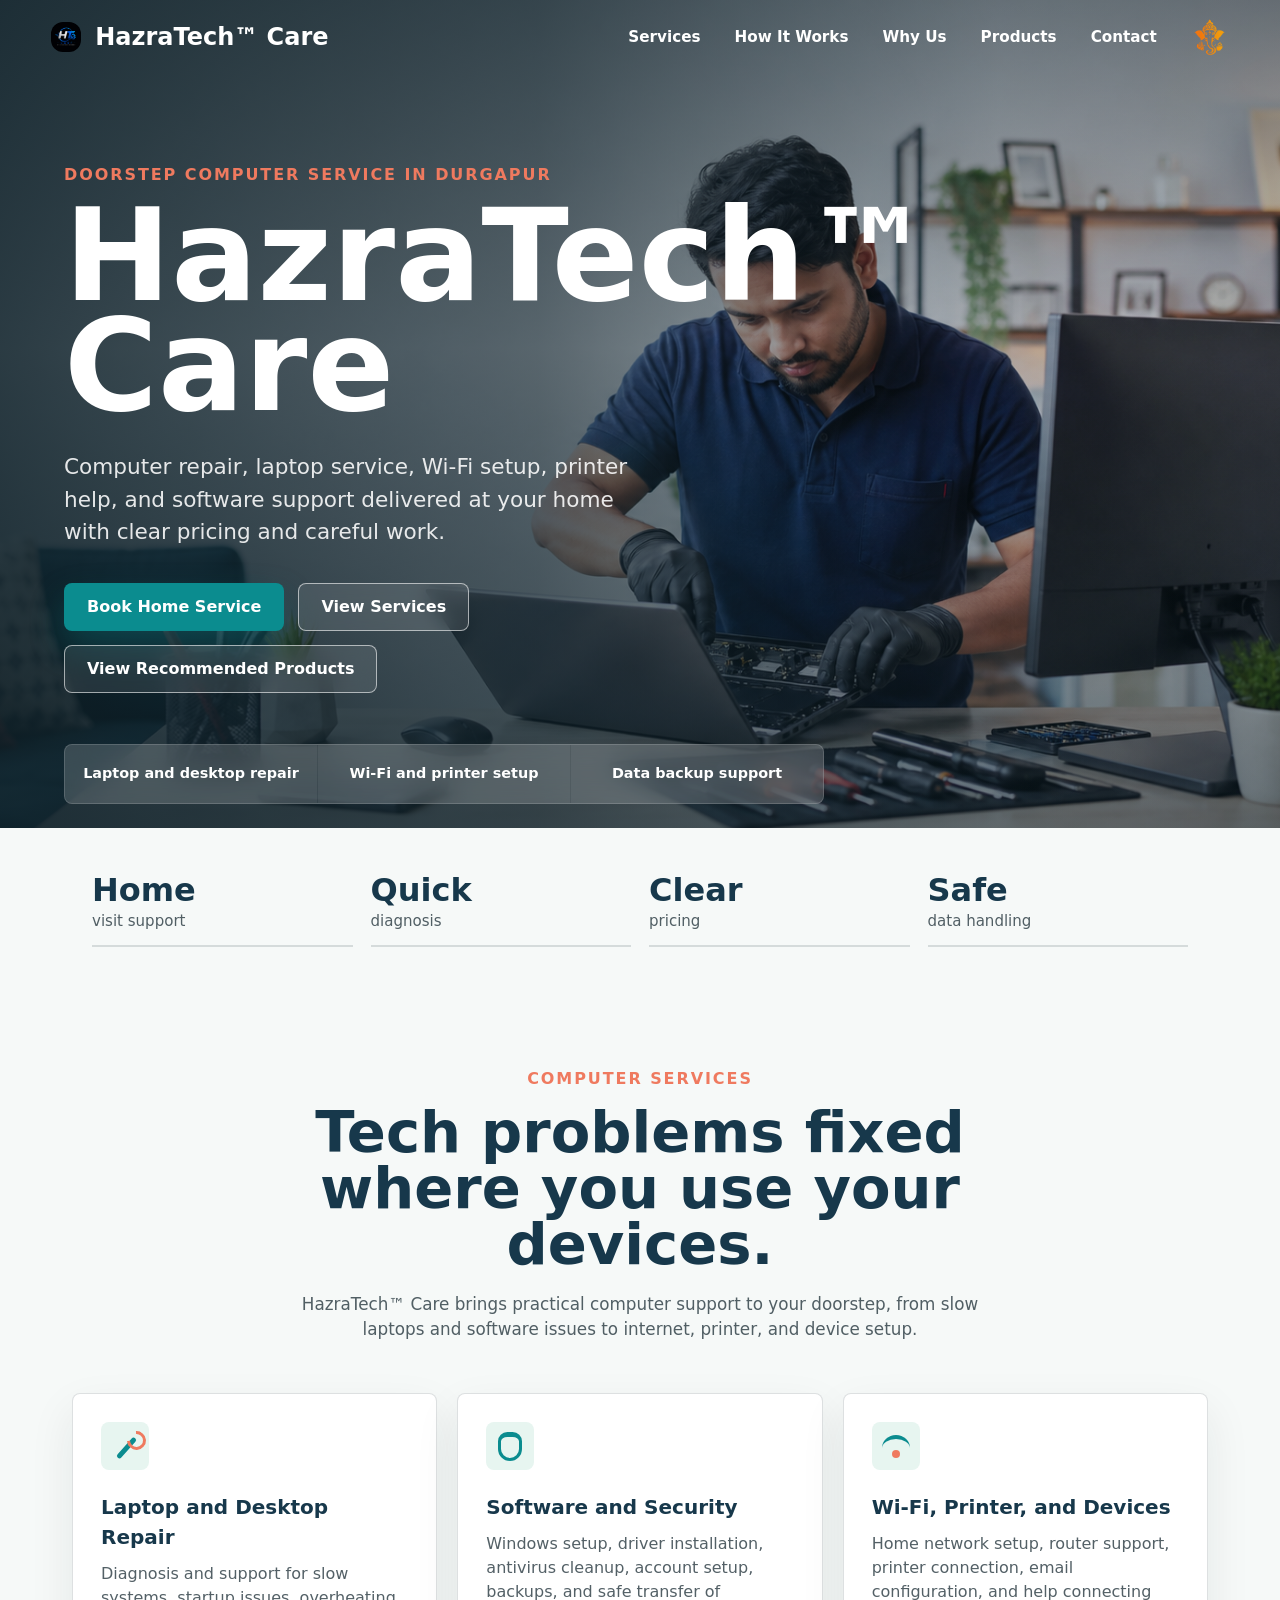
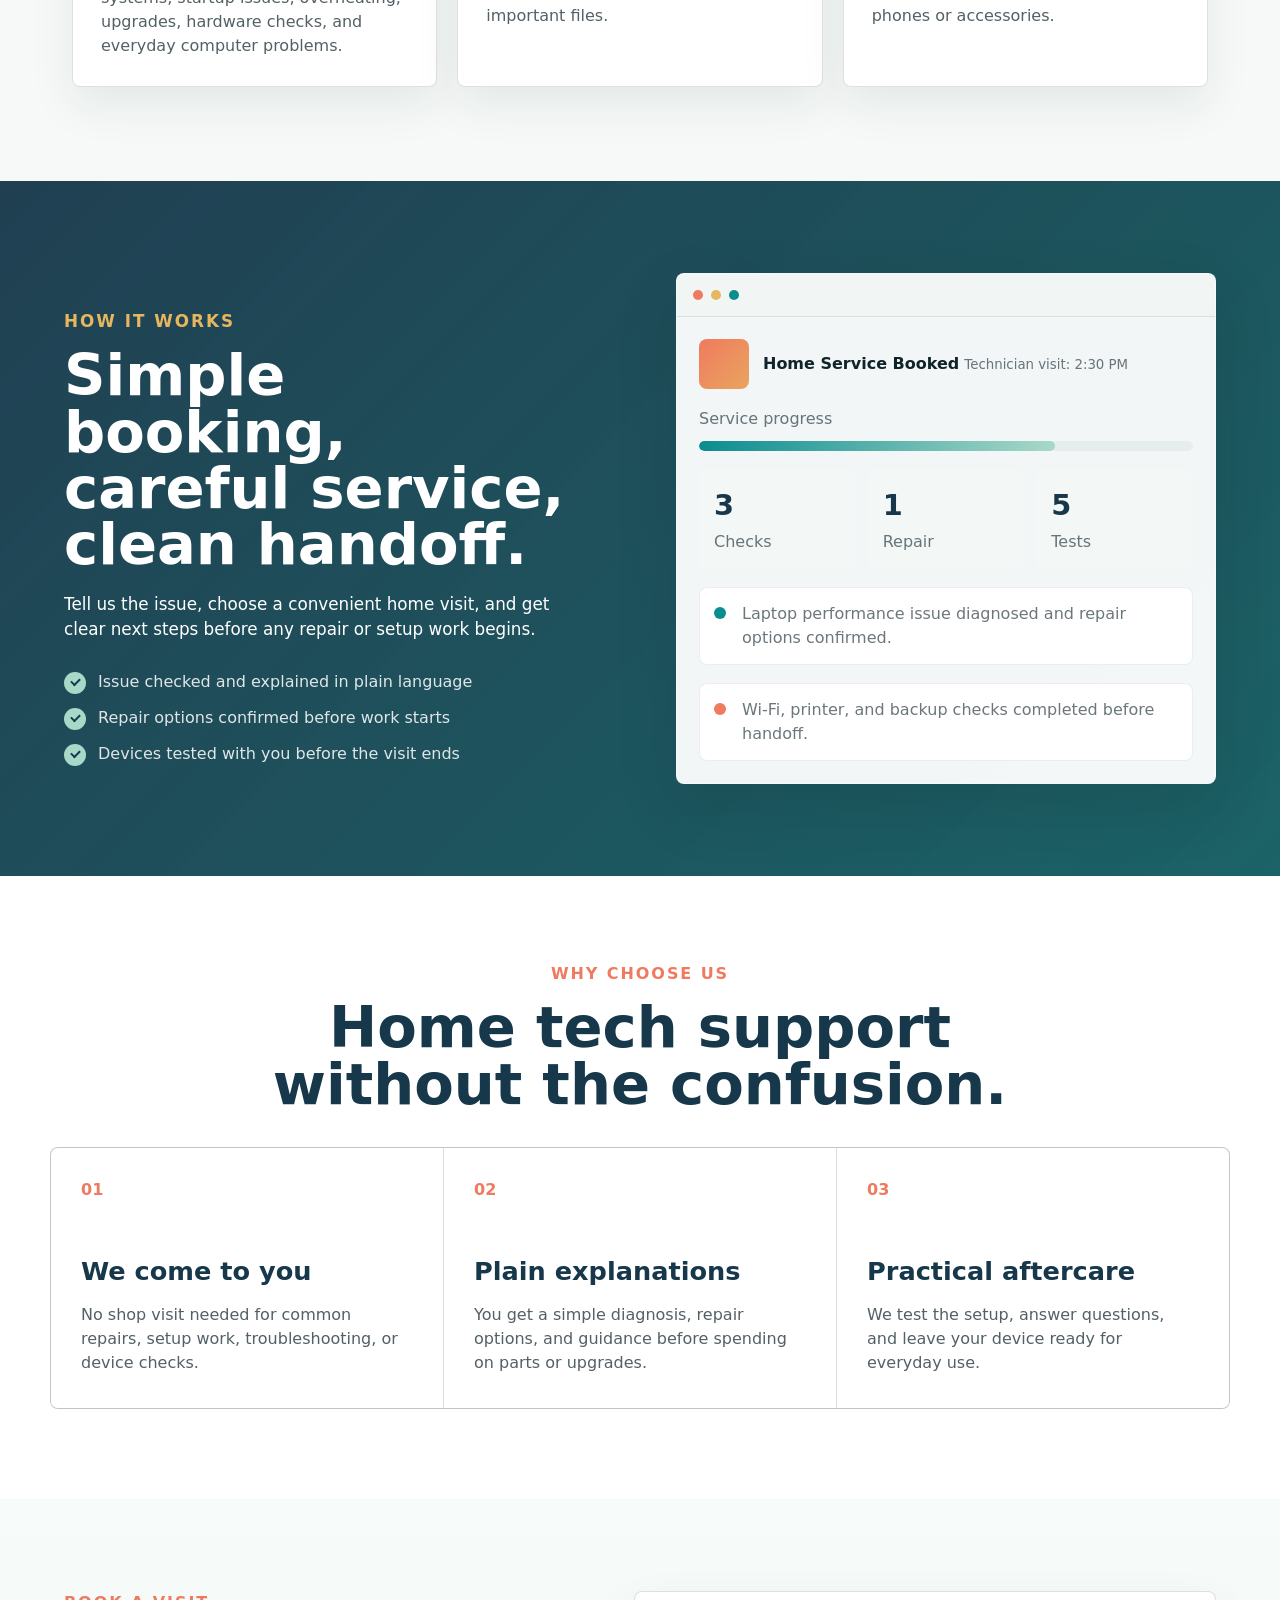
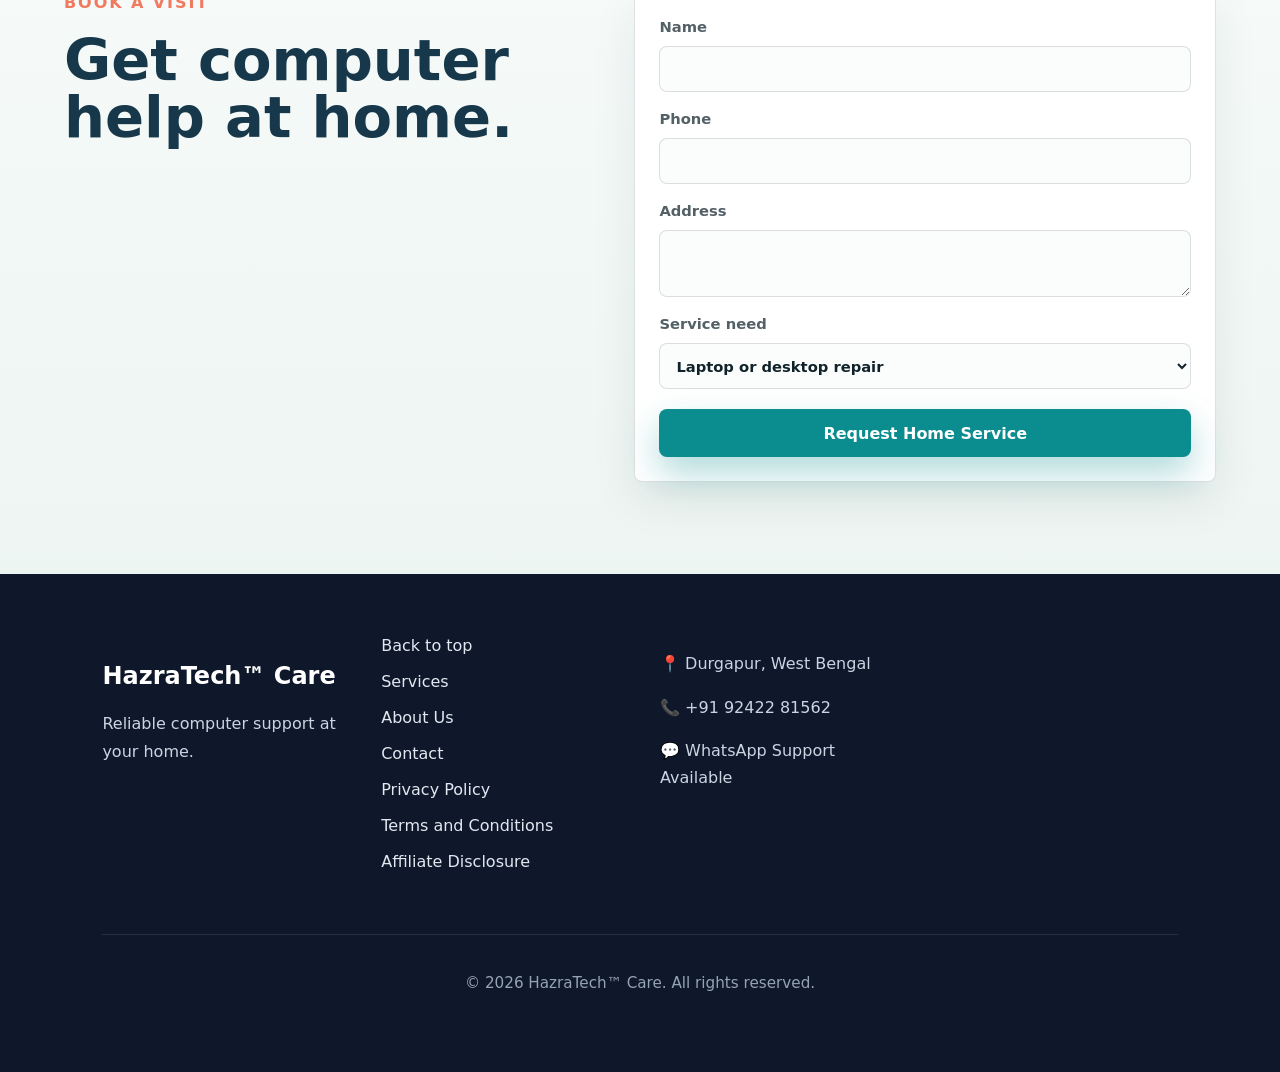
==== commit d8a7ae46: "files organize" ====
--- a/index.html
+++ b/index.html
@@ -6,7 +6,7 @@
   <meta name="description" content="HazraTech™ Care provides doorstep computer repair, laptop service, Wi-Fi setup, printer support, and trusted tech recommendations in Durgapur.">
   <title>HazraTech™ Care | Doorstep Computer Service</title>
   <link rel="preload" as="image" href="assets/hazratech-care-home-computer-service.png">
-  <link rel="stylesheet" href="styles.css">
+  <link rel="stylesheet" href="css/styles.css">
   <link rel="icon" type="image/png" href="assets/fevicon.png">
 </head>
 <body>
@@ -218,6 +218,7 @@
         <a href="about.html">About Us</a>
         <a href="contact.html">Contact</a>
         <a href="privacy-policy.html">Privacy Policy</a>
+        <a href="terms-and-conditions.html">Terms and Conditions</a>
         <a href="affiliate-disclosure.html">Affiliate Disclosure</a>
     </div>
 
@@ -232,6 +233,6 @@
     </div>
 
 </footer>
-  <script src="script.js"></script>
+  <script src="js/script.js"></script>
 </body>
 </html>
--- a/css/styles.css
+++ b/css/styles.css
@@ -0,0 +1,975 @@
+:root {
+  --ink: #10232b;
+  --navy: #17384b;
+  --teal: #0b8c8f;
+  --mint: #a8d8c8;
+  --coral: #ef7a5f;
+  --gold: #e7b75f;
+  --cloud: #f6f9f8;
+  --white: #ffffff;
+  --line: rgba(16, 35, 43, 0.14);
+  --shadow: 0 24px 60px rgba(16, 35, 43, 0.16);
+  --max-width: 1180px;
+}
+
+* {
+  box-sizing: border-box;
+}
+
+html {
+  scroll-behavior: smooth;
+}
+
+body {
+  margin: 0;
+  color: var(--ink);
+  font-family: Inter, ui-sans-serif, system-ui, -apple-system, BlinkMacSystemFont, "Segoe UI", sans-serif;
+  line-height: 1.5;
+  background: var(--cloud);
+}
+
+body.nav-open {
+  overflow: hidden;
+}
+
+a {
+  color: inherit;
+  text-decoration: none;
+}
+
+img,
+svg {
+  display: block;
+}
+
+button,
+input,
+select {
+  font: inherit;
+}
+
+.site-header {
+  position: fixed;
+  z-index: 20;
+  top: 0;
+  left: 0;
+  right: 0;
+  display: flex;
+  align-items: center;
+  justify-content: space-between;
+  gap: 24px;
+  min-height: 74px;
+  padding: 14px clamp(20px, 4vw, 54px);
+  color: var(--white);
+  transition: background 180ms ease, color 180ms ease, box-shadow 180ms ease;
+}
+
+.site-header.is-scrolled,
+.site-header.is-open {
+  color: var(--ink);
+  background: rgba(255, 255, 255, 0.94);
+  box-shadow: 0 12px 30px rgba(16, 35, 43, 0.08);
+  backdrop-filter: blur(16px);
+}
+.site-header.is-scrolled .brand span,
+.site-header.is-scrolled .site-nav a {
+    color: var(--ink);
+}
+.site-header.is-scrolled .site-nav a:hover {
+    color: #0ea5e9;
+}
+.site-header.is-scrolled .brand img {
+    filter: none;
+}
+/*.site-header.scrolled {
+    background: rgba(255,255,255,0.9);
+    backdrop-filter: blur(12px);
+}
+.site-header.scrolled .brand span,
+.site-header.scrolled nav a {
+    color: #0f172a;
+}*/
+
+.brand {
+  display: inline-flex;
+  align-items: center;
+  gap: 10px;
+  font-weight: 800;
+  letter-spacing: 0;
+}
+
+/*.brand-mark {
+  display: grid;
+  place-items: center;
+  width: 40px;
+  height: 40px;
+  border-radius: 8px;
+  color: var(--white);
+  background: linear-gradient(135deg, var(--teal), var(--coral));
+  box-shadow: 0 10px 25px rgba(11, 140, 143, 0.25);
+}*/
+
+.site-nav {
+  display: flex;
+  align-items: center;
+  gap: clamp(18px, 3vw, 34px);
+  font-size: 0.95rem;
+  font-weight: 650;
+}
+
+.site-nav a {
+  position: relative;
+  padding: 8px 0;
+}
+
+.site-nav a::after {
+  position: absolute;
+  left: 0;
+  right: 0;
+  bottom: 3px;
+  height: 2px;
+  content: "";
+  background: currentColor;
+  transform: scaleX(0);
+  transform-origin: left;
+  transition: transform 180ms ease;
+}
+
+.site-nav a:hover::after,
+.site-nav a:focus-visible::after {
+  transform: scaleX(1);
+}
+
+.nav-toggle {
+  display: none;
+  width: 42px;
+  height: 42px;
+  border: 1px solid currentColor;
+  border-radius: 8px;
+  color: inherit;
+  background: transparent;
+  cursor: pointer;
+}
+
+.nav-toggle span {
+  display: block;
+  width: 18px;
+  height: 2px;
+  margin: 4px auto;
+  background: currentColor;
+  transition: transform 180ms ease, opacity 180ms ease;
+}
+
+.site-header.is-open .nav-toggle span:nth-child(1) {
+  transform: translateY(6px) rotate(45deg);
+}
+
+.site-header.is-open .nav-toggle span:nth-child(2) {
+  opacity: 0;
+}
+
+.site-header.is-open .nav-toggle span:nth-child(3) {
+  transform: translateY(-6px) rotate(-45deg);
+}
+
+.hero {
+  position: relative;
+  display: grid;
+  align-items: center;
+  min-height: 92vh;
+  padding: 120px clamp(22px, 5vw, 72px) 92px;
+  color: var(--white);
+  overflow: hidden;
+}
+
+.hero-media,
+.hero-overlay {
+  position: absolute;
+  inset: 0;
+}
+
+.hero-media {
+  background-image: url("../assets/hazratech-care-home-computer-service.png");
+  background-size: cover;
+  background-position: center right;
+  transform: scale(1.02);
+}
+
+.hero-overlay {
+  background:
+    linear-gradient(90deg, rgba(13, 31, 39, 0.86) 0%, rgba(13, 31, 39, 0.64) 42%, rgba(13, 31, 39, 0.2) 78%),
+    linear-gradient(180deg, rgba(13, 31, 39, 0.46) 0%, rgba(13, 31, 39, 0) 42%, rgba(13, 31, 39, 0.48) 100%);
+}
+
+.hero-content {
+  position: relative;
+  z-index: 2;
+  width: min(660px, 100%);
+}
+
+.eyebrow {
+  margin: 0 0 14px;
+  color: var(--coral);
+  font-size: 1.00rem;
+  font-weight: 850;
+  letter-spacing: 0.12em;
+  text-transform: uppercase;
+}
+
+.hero h1 {
+  max-width: 9ch;
+  margin: 0;
+  font-size: clamp(4.3rem, 10vw, 8.6rem);
+  line-height: 0.86;
+  letter-spacing: 0;
+}
+
+.hero-copy {
+  max-width: 600px;
+  margin: 30px 0 0;
+  color: rgba(255, 255, 255, 0.88);
+  font-size: clamp(1.05rem, 1.7vw, 1.35rem);
+}
+
+.hero-actions {
+  display: flex;
+  flex-wrap: wrap;
+  gap: 14px;
+  margin-top: 34px;
+}
+
+.button {
+  display: inline-flex;
+  align-items: center;
+  justify-content: center;
+  min-height: 48px;
+  padding: 13px 22px;
+  border: 1px solid transparent;
+  border-radius: 8px;
+  font-weight: 800;
+  line-height: 1.1;
+  cursor: pointer;
+  transition: transform 180ms ease, box-shadow 180ms ease, background 180ms ease;
+}
+
+.button:hover,
+.button:focus-visible {
+  transform: translateY(-2px);
+}
+
+.button-primary {
+  color: var(--white);
+  background: var(--teal);
+  box-shadow: 0 16px 35px rgba(11, 140, 143, 0.32);
+}
+
+.button-primary:hover,
+.button-primary:focus-visible {
+  background: #087579;
+}
+
+.button-secondary {
+  color: var(--white);
+  border-color: rgba(255, 255, 255, 0.58);
+  background: rgba(255, 255, 255, 0.1);
+  backdrop-filter: blur(10px);
+}
+
+.hero-status {
+  position: absolute;
+  z-index: 2;
+  left: clamp(22px, 5vw, 72px);
+  right: clamp(22px, 5vw, 72px);
+  bottom: 24px;
+  display: grid;
+  grid-template-columns: repeat(3, minmax(0, 1fr));
+  gap: 1px;
+  max-width: 760px;
+  border: 1px solid rgba(255, 255, 255, 0.2);
+  border-radius: 8px;
+  overflow: hidden;
+  background: rgba(255, 255, 255, 0.12);
+  backdrop-filter: blur(14px);
+}
+
+.hero-status span {
+  min-height: 58px;
+  display: grid;
+  place-items: center;
+  padding: 10px 14px;
+  font-size: 0.9rem;
+  font-weight: 750;
+  text-align: center;
+  background: rgba(255, 255, 255, 0.06);
+}
+
+.trust-band {
+  display: grid;
+  grid-template-columns: repeat(4, minmax(0, 1fr));
+  max-width: var(--max-width);
+  margin: 0 auto;
+  padding: 34px clamp(22px, 4vw, 42px);
+  gap: 18px;
+}
+
+.trust-item {
+  display: grid;
+  gap: 4px;
+  padding: 12px 0;
+  border-bottom: 2px solid var(--line);
+}
+
+.trust-item strong {
+  color: var(--navy);
+  font-size: clamp(1.4rem, 2.5vw, 2.2rem);
+  line-height: 1;
+}
+
+.trust-item span {
+  color: rgba(16, 35, 43, 0.72);
+  font-size: 0.94rem;
+}
+
+.section-intro {
+  max-width: 780px;
+  margin: 0 auto;
+  padding: 86px 22px 34px;
+  text-align: center;
+}
+
+.section-intro h2,
+.platform-copy h2,
+.contact-section h2 {
+  margin: 0;
+  color: var(--navy);
+  font-size: clamp(2rem, 4.5vw, 4rem);
+  line-height: 0.98;
+  letter-spacing: 0;
+}
+
+.section-intro p:last-child,
+.platform-copy > p,
+.contact-section p + h2 {
+  margin-top: 18px;
+}
+
+.section-intro > p:last-child,
+.platform-copy > p {
+  color: rgba(16, 35, 43, 0.72);
+  font-size: 1.05rem;
+}
+
+.service-grid {
+  display: grid;
+  grid-template-columns: repeat(3, minmax(0, 1fr));
+  gap: 20px;
+  max-width: var(--max-width);
+  margin: 0 auto;
+  padding: 0 22px 94px;
+}
+
+.service-card {
+  padding: 28px;
+  border: 1px solid var(--line);
+  border-radius: 8px;
+  background: var(--white);
+  box-shadow: 0 18px 46px rgba(16, 35, 43, 0.08);
+}
+
+.service-card h3 {
+  margin: 22px 0 10px;
+  color: var(--navy);
+  font-size: 1.25rem;
+}
+
+.service-card p {
+  margin: 0;
+  color: rgba(16, 35, 43, 0.72);
+}
+
+.service-icon {
+  position: relative;
+  width: 48px;
+  height: 48px;
+  border-radius: 8px;
+  background: #e7f5f0;
+}
+
+.service-icon::before,
+.service-icon::after {
+  position: absolute;
+  content: "";
+}
+
+.service-icon.wrench::before {
+  top: 13px;
+  left: 23px;
+  width: 5px;
+  height: 26px;
+  border-radius: 999px;
+  background: var(--teal);
+  transform: rotate(42deg);
+}
+
+.service-icon.wrench::after {
+  top: 9px;
+  left: 26px;
+  width: 13px;
+  height: 13px;
+  border: 3px solid var(--coral);
+  border-left-color: transparent;
+  border-radius: 50%;
+  transform: rotate(42deg);
+}
+
+.service-icon.shield::before {
+  inset: 10px 12px 9px;
+  border: 3px solid var(--teal);
+  border-top-width: 5px;
+  border-radius: 14px 14px 18px 18px;
+}
+
+.service-icon.wifi::before {
+  left: 10px;
+  right: 10px;
+  top: 13px;
+  height: 22px;
+  border-top: 4px solid var(--teal);
+  border-radius: 50% 50% 0 0;
+}
+
+.service-icon.wifi::after {
+  left: 20px;
+  bottom: 12px;
+  width: 8px;
+  height: 8px;
+  border-radius: 50%;
+  background: var(--coral);
+}
+
+.platform-section {
+  display: grid;
+  grid-template-columns: minmax(0, 0.92fr) minmax(320px, 1fr);
+  align-items: center;
+  gap: clamp(34px, 6vw, 80px);
+  padding: 92px clamp(22px, 5vw, 72px);
+  color: var(--white);
+  background:
+    linear-gradient(135deg, rgba(23, 56, 75, 0.96), rgba(11, 87, 91, 0.93)),
+    radial-gradient(circle at 80% 20%, rgba(231, 183, 95, 0.24), transparent 34%);
+}
+
+.platform-copy {
+  max-width: 600px;
+}
+
+.platform-copy h2,
+.platform-copy > p {
+  color: var(--white);
+}
+
+.platform-copy .eyebrow {
+  color: var(--gold);
+}
+
+.check-list {
+  display: grid;
+  gap: 12px;
+  margin: 28px 0 0;
+  padding: 0;
+  list-style: none;
+}
+
+.check-list li {
+  position: relative;
+  padding-left: 34px;
+  color: rgba(255, 255, 255, 0.86);
+}
+
+.check-list li::before {
+  position: absolute;
+  top: 2px;
+  left: 0;
+  width: 22px;
+  height: 22px;
+  border-radius: 50%;
+  content: "";
+  background: var(--mint);
+}
+
+.check-list li::after {
+  position: absolute;
+  top: 8px;
+  left: 7px;
+  width: 7px;
+  height: 4px;
+  border-left: 2px solid var(--navy);
+  border-bottom: 2px solid var(--navy);
+  content: "";
+  transform: rotate(-45deg);
+}
+
+.dashboard-preview {
+  width: min(100%, 540px);
+  margin-left: auto;
+  border: 1px solid rgba(255, 255, 255, 0.18);
+  border-radius: 8px;
+  background: rgba(255, 255, 255, 0.95);
+  box-shadow: var(--shadow);
+  overflow: hidden;
+}
+
+.preview-header {
+  display: flex;
+  gap: 8px;
+  padding: 16px;
+  border-bottom: 1px solid rgba(16, 35, 43, 0.1);
+  background: #f1f6f5;
+}
+
+.preview-header span {
+  width: 10px;
+  height: 10px;
+  border-radius: 50%;
+  background: var(--coral);
+}
+
+.preview-header span:nth-child(2) {
+  background: var(--gold);
+}
+
+.preview-header span:nth-child(3) {
+  background: var(--teal);
+}
+
+.preview-body {
+  display: grid;
+  gap: 18px;
+  padding: 22px;
+  color: var(--ink);
+}
+
+.service-summary {
+  display: flex;
+  align-items: center;
+  gap: 14px;
+}
+
+.service-summary small,
+.progress-block span,
+.timeline-row p,
+.mini-grid span {
+  color: rgba(16, 35, 43, 0.62);
+}
+
+.avatar {
+  width: 50px;
+  height: 50px;
+  border-radius: 8px;
+  background:
+    linear-gradient(135deg, rgba(239, 122, 95, 0.85), rgba(231, 183, 95, 0.7)),
+    var(--coral);
+}
+
+.progress-block {
+  display: grid;
+  gap: 10px;
+}
+
+.progress-track {
+  height: 10px;
+  border-radius: 999px;
+  background: #e5eeec;
+  overflow: hidden;
+}
+
+.progress-track span {
+  display: block;
+  width: 72%;
+  height: 100%;
+  border-radius: inherit;
+  background: linear-gradient(90deg, var(--teal), var(--mint));
+}
+
+.mini-grid {
+  display: grid;
+  grid-template-columns: repeat(3, minmax(0, 1fr));
+  gap: 12px;
+}
+
+.mini-grid div {
+  display: grid;
+  gap: 3px;
+  min-height: 88px;
+  align-content: center;
+  padding: 15px;
+  border-radius: 8px;
+  background: #f3f8f7;
+}
+
+.mini-grid strong {
+  color: var(--navy);
+  font-size: 1.8rem;
+}
+
+.timeline-row {
+  display: grid;
+  grid-template-columns: 16px minmax(0, 1fr);
+  gap: 12px;
+  align-items: start;
+  padding: 14px;
+  border: 1px solid rgba(16, 35, 43, 0.08);
+  border-radius: 8px;
+  background: var(--white);
+}
+
+.timeline-row span {
+  width: 12px;
+  height: 12px;
+  margin-top: 5px;
+  border-radius: 50%;
+  background: var(--teal);
+}
+
+.timeline-row.accent span {
+  background: var(--coral);
+}
+
+.timeline-row p {
+  margin: 0;
+}
+
+.outcomes-section {
+  padding: 0 22px 90px;
+  background: var(--white);
+}
+
+.section-intro.compact {
+  padding-top: 86px;
+}
+
+.outcome-list {
+  display: grid;
+  grid-template-columns: repeat(3, minmax(0, 1fr));
+  gap: 1px;
+  max-width: var(--max-width);
+  margin: 0 auto;
+  border: 1px solid var(--line);
+  border-radius: 8px;
+  overflow: hidden;
+  background: var(--line);
+}
+
+.outcome-list article {
+  min-height: 260px;
+  padding: 30px;
+  background: var(--white);
+}
+
+.outcome-list span {
+  color: var(--coral);
+  font-weight: 850;
+}
+
+.outcome-list h3 {
+  margin: 50px 0 12px;
+  color: var(--navy);
+  font-size: clamp(1.25rem, 2vw, 1.6rem);
+}
+
+.outcome-list p {
+  margin: 0;
+  color: rgba(16, 35, 43, 0.72);
+}
+
+.contact-section {
+  display: grid;
+  grid-template-columns: minmax(0, 0.85fr) minmax(320px, 1fr);
+  gap: clamp(34px, 6vw, 76px);
+  align-items: start;
+  padding: 92px clamp(22px, 5vw, 72px);
+  background:
+    linear-gradient(180deg, #f7fbfa, #edf5f2);
+}
+
+.contact-form {
+  display: grid;
+  gap: 16px;
+  padding: 24px;
+  border: 1px solid var(--line);
+  border-radius: 8px;
+  background: var(--white);
+  box-shadow: 0 18px 46px rgba(16, 35, 43, 0.08);
+}
+
+.contact-form label {
+  display: grid;
+  gap: 8px;
+  color: rgba(16, 35, 43, 0.72);
+  font-size: 0.92rem;
+  font-weight: 750;
+}
+
+.contact-form input,
+.contact-form select {
+  min-height: 46px;
+  width: 100%;
+  border: 1px solid var(--line);
+  border-radius: 8px;
+  padding: 10px 12px;
+  color: var(--ink);
+  background: #fbfdfc;
+}
+
+.contact-form input:focus,
+.contact-form select:focus {
+  border-color: var(--teal);
+  outline: 3px solid rgba(11, 140, 143, 0.16);
+}
+
+.contact-form textarea,
+.contact-form select {
+  min-height: 46px;
+  width: 100%;
+  border: 1px solid var(--line);
+  border-radius: 8px;
+  padding: 10px 12px;
+  color: var(--ink);
+  background: #fbfdfc;
+}
+
+.contact-form textarea:focus,
+.contact-form select:focus {
+  border-color: var(--teal);
+  outline: 3px solid rgba(11, 140, 143, 0.16);
+}
+
+.contact-form .button {
+  width: 100%;
+  margin-top: 4px;
+}
+
+.site-footer {
+    background: #0f172a;
+    color: white;
+    padding: 60px 8%;
+    display: grid;
+    grid-template-columns: repeat(auto-fit, minmax(220px, 1fr));
+    gap: 40px;
+}
+
+.site-footer h3 {
+    margin-bottom: 12px;
+    font-size: 1.5rem;
+}
+
+.site-footer p {
+    color: #cbd5e1;
+    line-height: 1.7;
+}
+
+.footer-links {
+    display: flex;
+    flex-direction: column;
+    gap: 12px;
+}
+
+.footer-links a {
+    color: #e2e8f0;
+    text-decoration: none;
+    transition: 0.3s;
+}
+
+.footer-links a:hover {
+    color: #14b8a6;
+}
+
+.footer-contact p {
+    margin-bottom: 10px;
+    min-width: 250px;
+}
+
+.footer-bottom {
+    grid-column: 1 / -1;
+    border-top: 1px solid rgba(255,255,255,0.1);
+    margin-top: 20px;
+    padding-top: 20px;
+    text-align: center;
+}
+
+.footer-bottom p {
+    color: #94a3b8;
+    font-size: 0.95rem;
+}
+
+.site-footer span {
+  font-weight: 850;
+}
+
+@media (max-width: 900px) {
+  .nav-toggle {
+    display: block;
+  }
+
+  .site-nav {
+    position: fixed;
+    inset: 74px 16px auto;
+    display: grid;
+    gap: 0;
+    border: 1px solid rgba(16, 35, 43, 0.1);
+    border-radius: 8px;
+    color: var(--ink);
+    background: var(--white);
+    box-shadow: var(--shadow);
+    transform: translateY(-12px);
+    visibility: hidden;
+    opacity: 0;
+    transition: transform 180ms ease, opacity 180ms ease, visibility 180ms ease;
+  }
+
+  .site-header.is-open .site-nav {
+    visibility: visible;
+    opacity: 1;
+    transform: translateY(0);
+  }
+
+  .site-nav a {
+    min-height: 52px;
+    padding: 16px 20px;
+    border-bottom: 1px solid rgba(16, 35, 43, 0.08);
+  }
+
+  .site-nav a:last-child {
+    border-bottom: 0;
+  }
+
+  .site-nav a::after {
+    display: none;
+  }
+
+  .trust-band,
+  .service-grid,
+  .outcome-list {
+    grid-template-columns: repeat(2, minmax(0, 1fr));
+  }
+
+  .platform-section,
+  .contact-section {
+    grid-template-columns: 1fr;
+  }
+
+  .dashboard-preview {
+    margin: 0;
+  }
+}
+
+@media (max-width: 640px) {
+  .site-header {
+    min-height: 66px;
+    padding: 12px 16px;
+  }
+
+  .brand span:last-child {
+    max-width: 150px;
+    white-space: nowrap;
+    overflow: hidden;
+    text-overflow: ellipsis;
+  }
+
+  .hero {
+    min-height: 88vh;
+    padding: 104px 18px 138px;
+  }
+
+  .hero-media {
+    background-position: 64% center;
+  }
+
+  .hero-overlay {
+    background:
+      linear-gradient(90deg, rgba(13, 31, 39, 0.88), rgba(13, 31, 39, 0.5)),
+      linear-gradient(180deg, rgba(13, 31, 39, 0.42), rgba(13, 31, 39, 0.58));
+  }
+
+  .hero h1 {
+    font-size: clamp(3.55rem, 18vw, 5rem);
+  }
+
+  .hero-copy {
+    font-size: 1rem;
+  }
+
+  .button {
+    width: 100%;
+  }
+
+  .hero-status {
+    left: 18px;
+    right: 18px;
+    bottom: 18px;
+    grid-template-columns: 1fr;
+  }
+
+  .hero-status span {
+    min-height: 42px;
+  }
+
+  .trust-band,
+  .service-grid,
+  .outcome-list,
+  .mini-grid {
+    grid-template-columns: 1fr;
+  }
+
+  .section-intro {
+    padding-top: 64px;
+  }
+
+  .service-grid {
+    padding-bottom: 68px;
+  }
+
+  .platform-section,
+  .contact-section {
+    padding: 68px 18px;
+  }
+
+  .outcome-list article {
+    min-height: 210px;
+  }
+
+  .outcome-list h3 {
+    margin-top: 32px;
+  }
+
+  .site-footer {
+    flex-direction: column;
+  }
+}
+
+.brand {
+    display: flex;
+    align-items: center;
+    gap: 14px;
+    text-decoration: none;
+}
+
+.brand img {
+    width: 30px;
+    height: 30px;
+    object-fit: contain;
+    border-radius: 12px;
+}
+
+.brand span {
+    color: white;
+    font-size: 1.5rem;
+    font-weight: 700;
+}
+.header-ganesh img {
+    width: 38px;
+    height: 38px;
+    object-fit: contain;
+    opacity: 0.9;
+    border-radius: 12px
+}
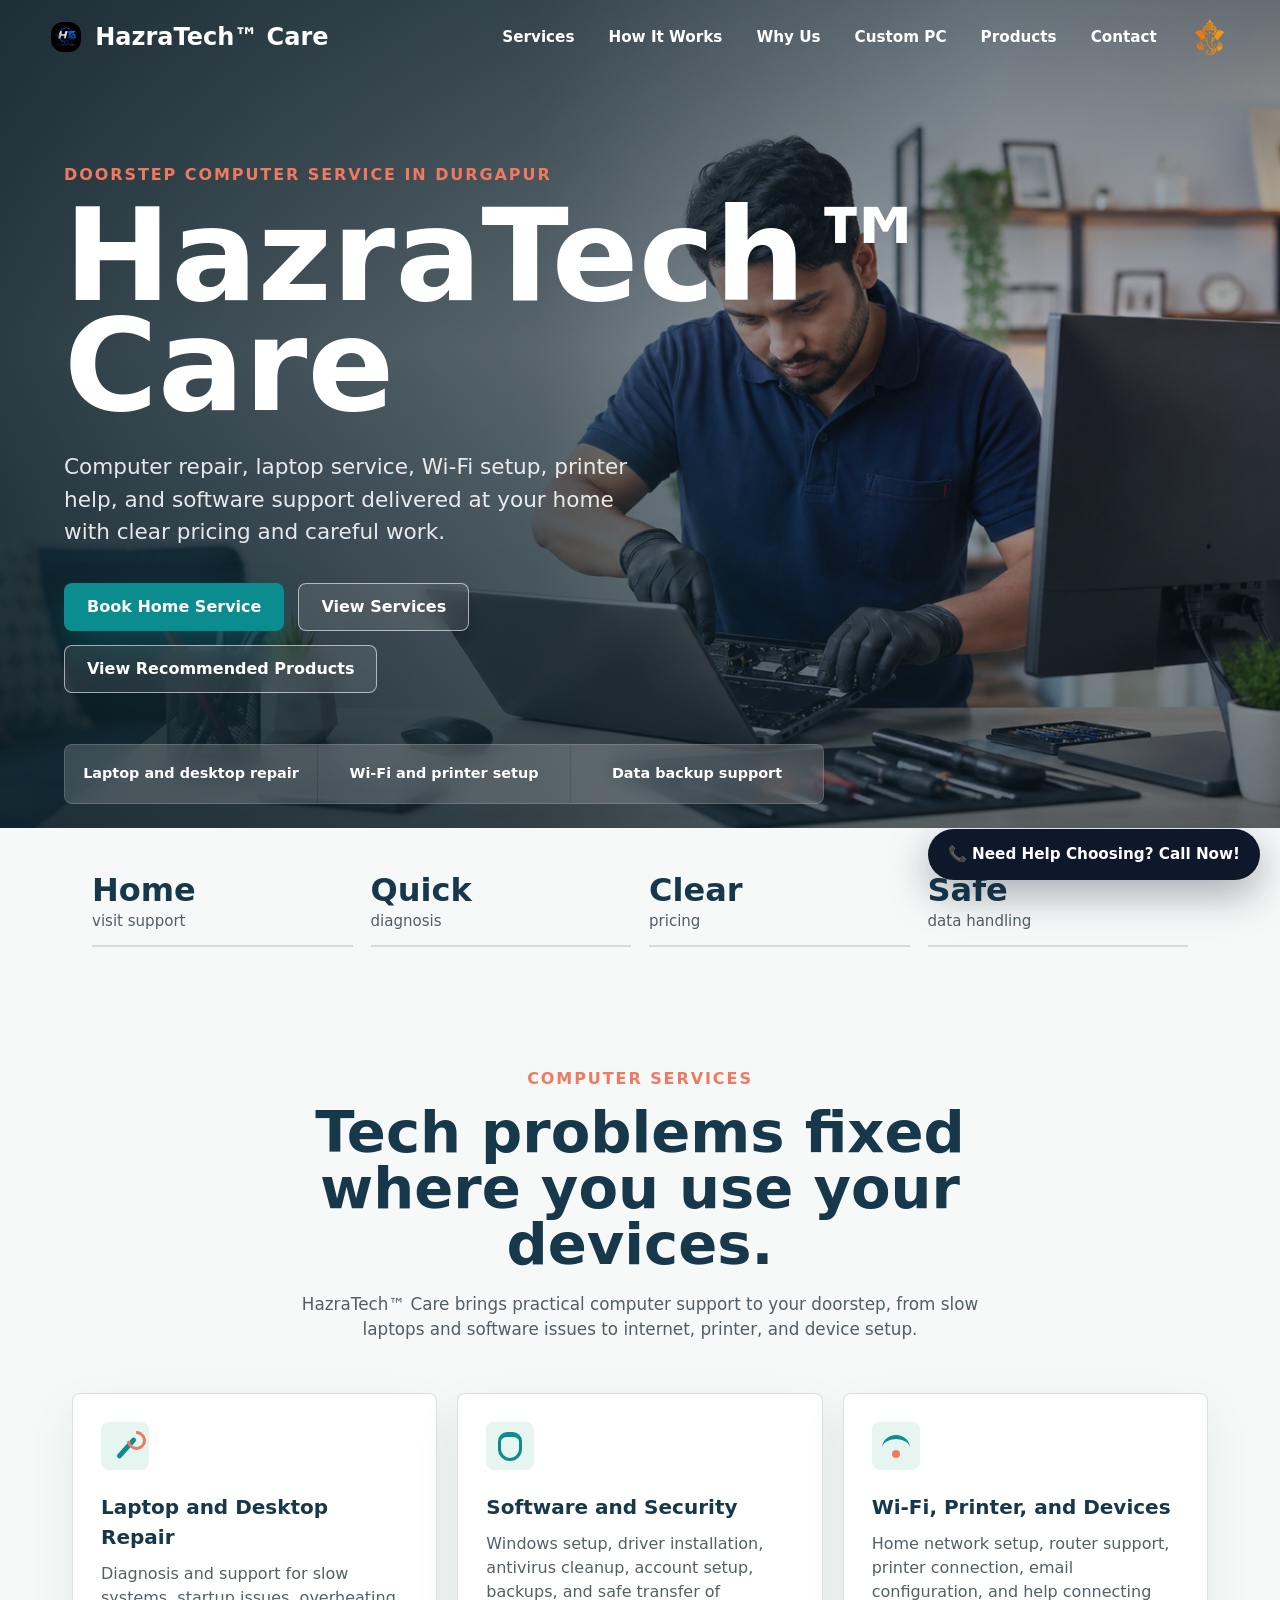
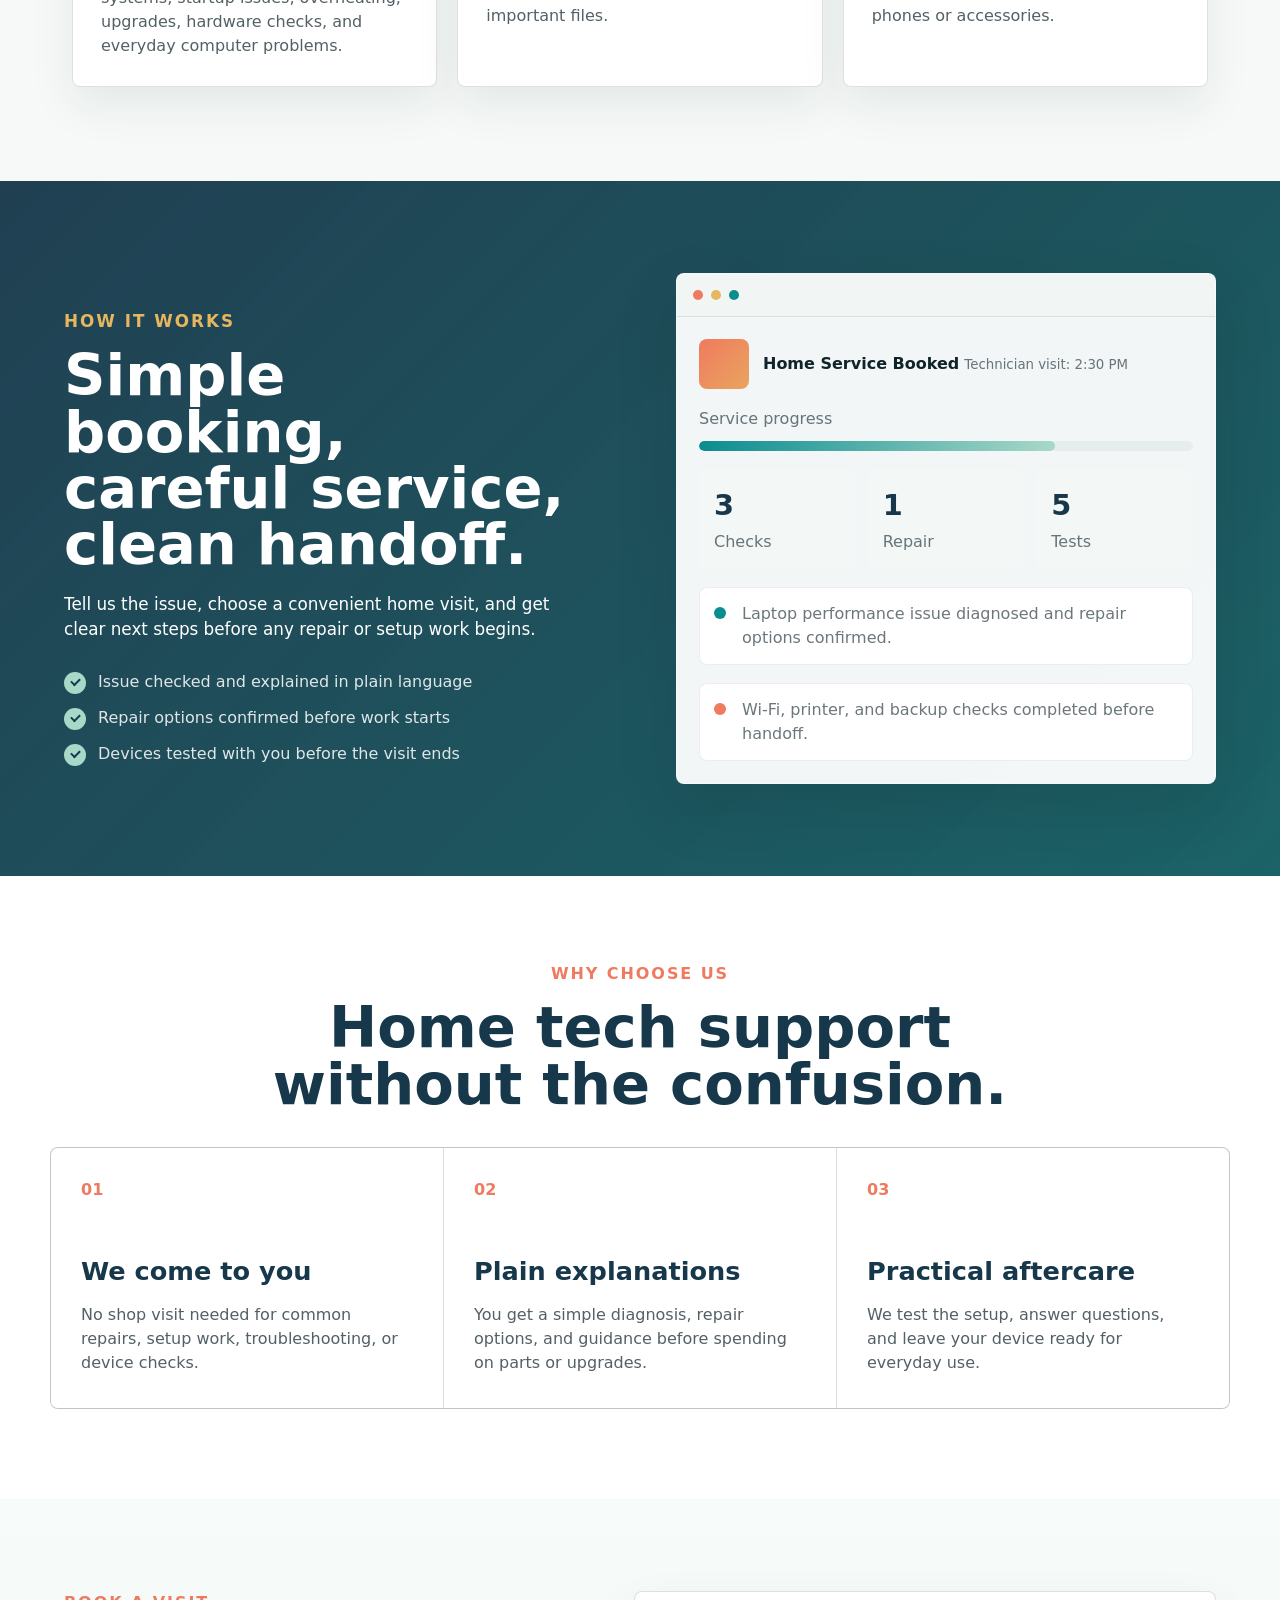
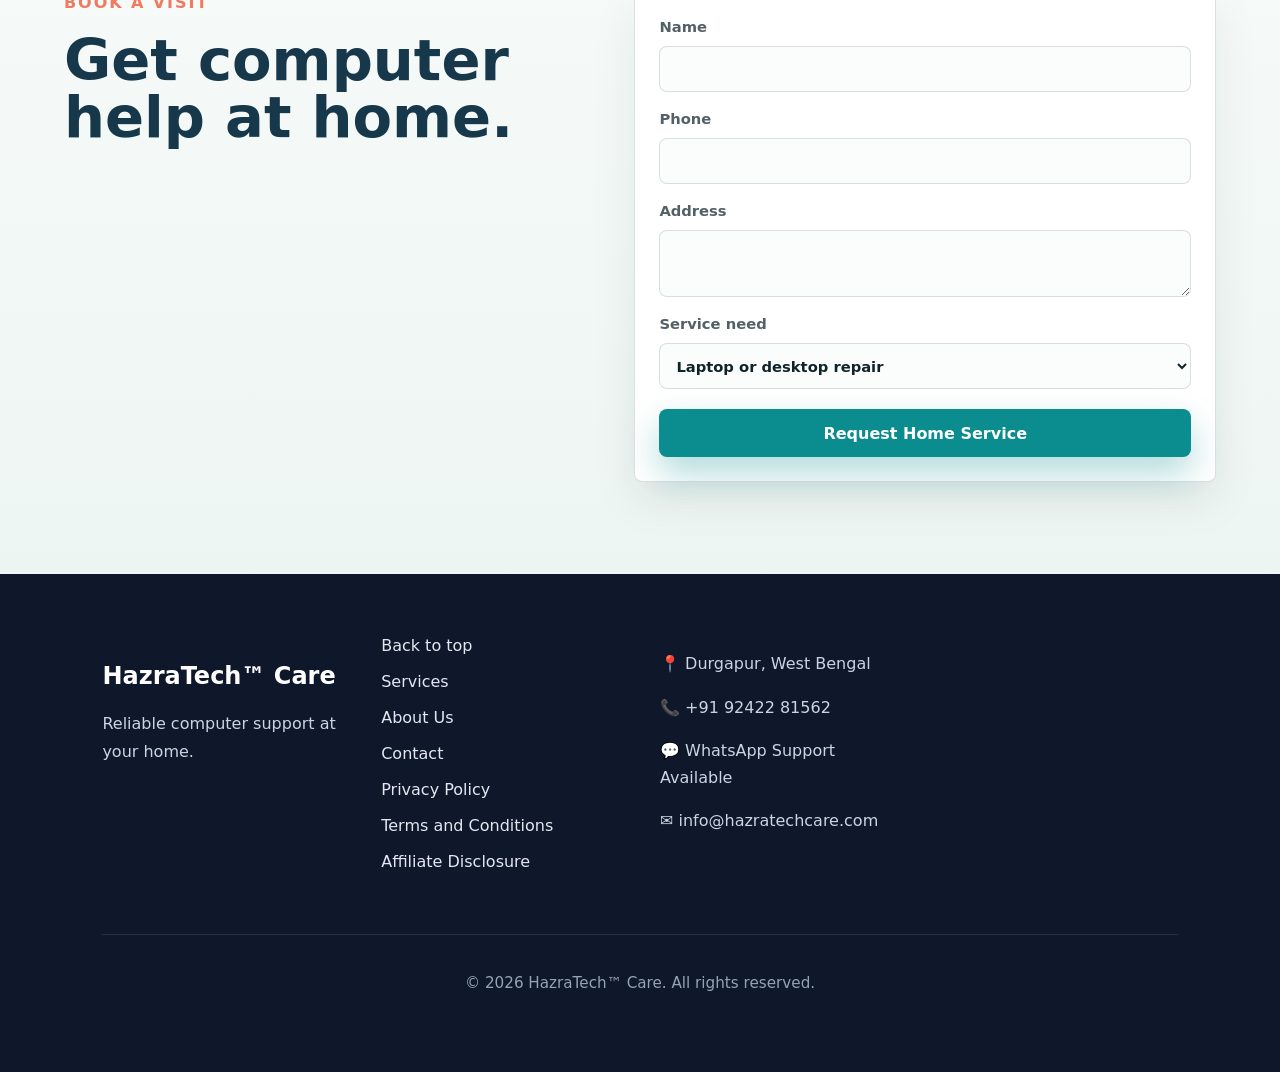
==== commit e333340d: "Feature Update" ====
--- a/index.html
+++ b/index.html
@@ -9,6 +9,13 @@
   <link rel="stylesheet" href="css/styles.css">
   <link rel="icon" type="image/png" href="assets/fevicon.png">
 </head>
+<a
+  href="tel:+919242281562"
+  class="floating-call"
+  aria-label="Call HazraTech Care"
+>
+  📞 Need Help Choosing? Call Now!
+</a>
 <body>
   <header class="site-header" data-header>
     <a class="brand" href="#top" aria-label="HazraTech™ Care home">
@@ -26,6 +33,7 @@
       <a href="#services">Services</a>
       <a href="#platform">How It Works</a>
       <a href="#outcomes">Why Us</a>
+      <a href="custom-pc.html">Custom PC</a>
       <a href="recommendations.html">Products</a>
       <a href="#contact">Contact</a>
       <div class="header-ganesh">
@@ -226,6 +234,7 @@
         <p>📍 Durgapur, West Bengal</p>
         <p>📞 +91 92422 81562</p>
         <p>💬 WhatsApp Support Available</p>
+        <p>✉️ <a href="mailto:info@hazratechcare.com">info@hazratechcare.com</a></p>
     </div>
 
     <div class="footer-bottom">
--- a/css/styles.css
+++ b/css/styles.css
@@ -973,3 +973,33 @@
     opacity: 0.9;
     border-radius: 12px
 }
+
+.floating-call {
+    position: fixed;
+    right: 20px;
+    bottom: 20px;
+    z-index: 9999;
+
+    display: flex;
+    align-items: center;
+    gap: 10px;
+
+    padding: 14px 20px;
+    border-radius: 999px;
+
+    background: #0f172a;
+    color: white;
+
+    text-decoration: none;
+    font-weight: 700;
+    font-size: 0.95rem;
+
+    box-shadow: 0 14px 40px rgba(15,23,42,0.35);
+
+    transition: all 0.3s ease;
+}
+
+.floating-call:hover {
+    transform: translateY(-4px);
+    background: #14b8a6;
+}
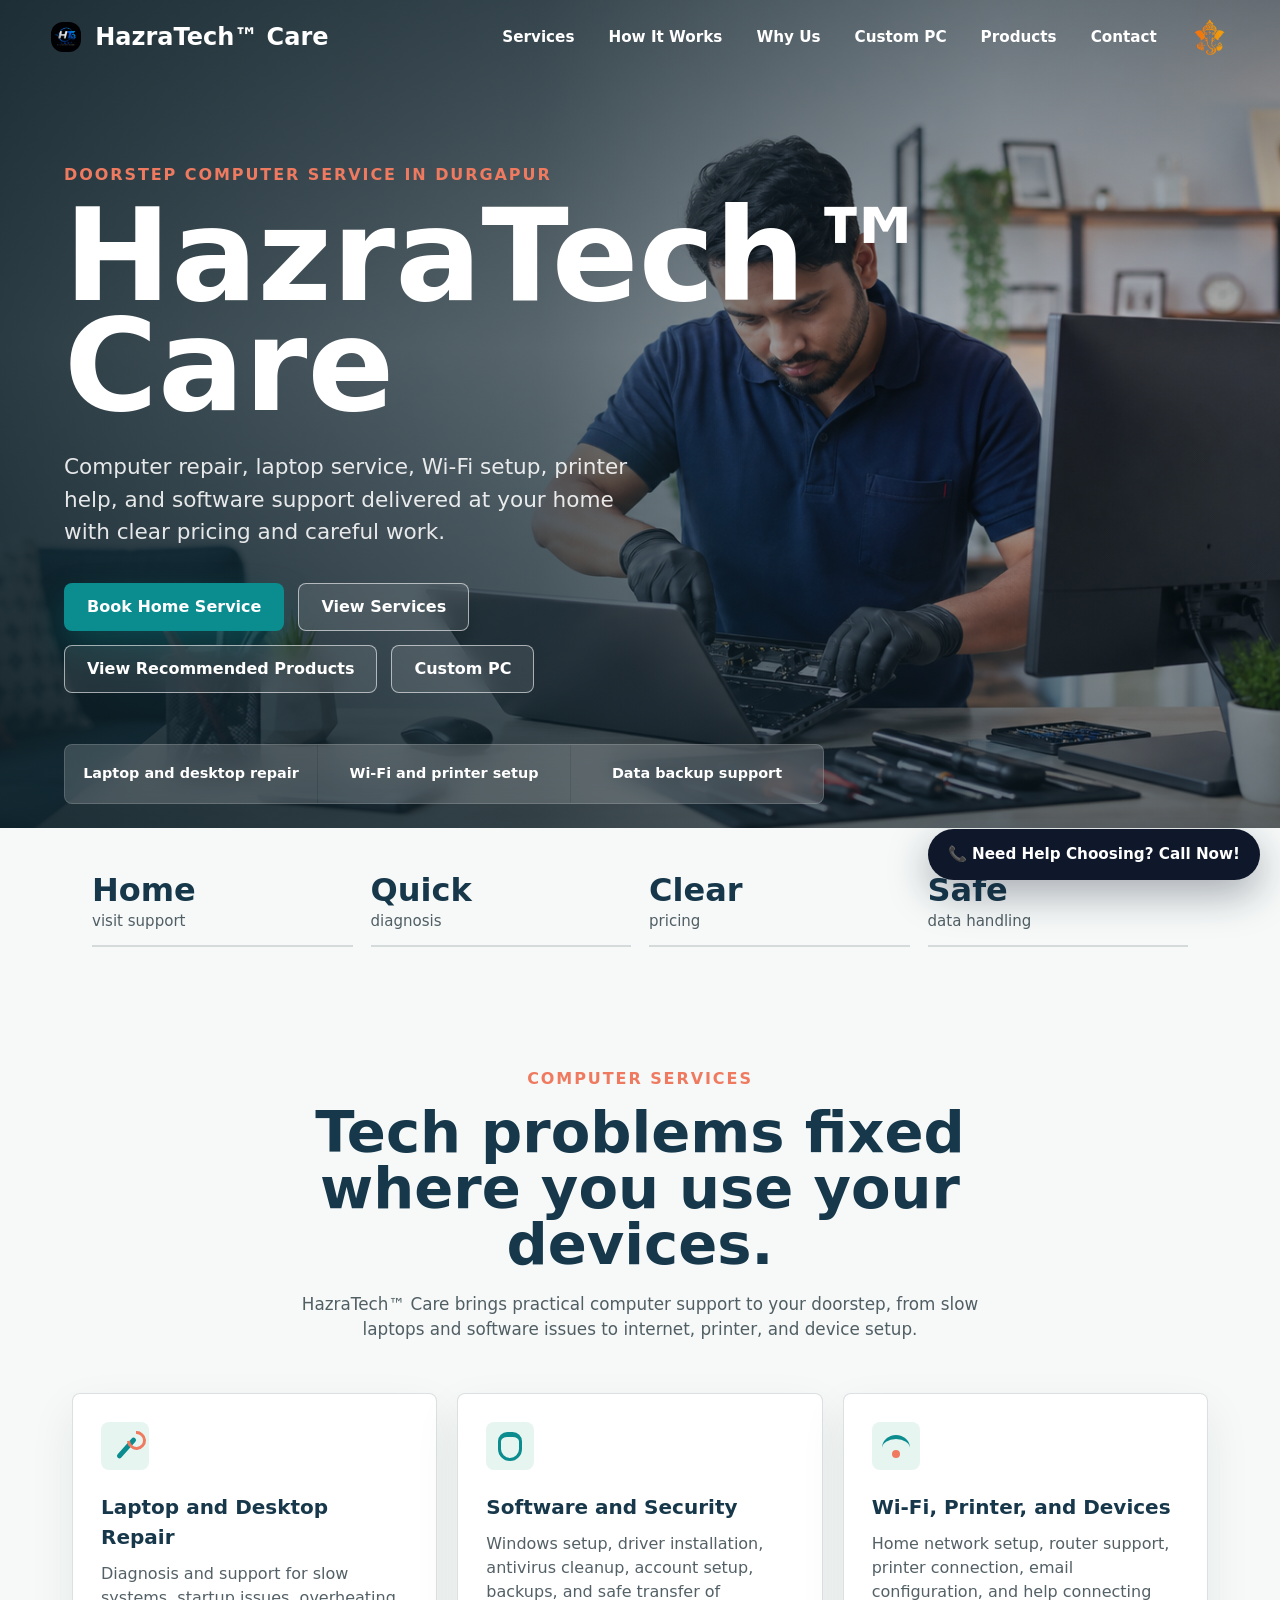
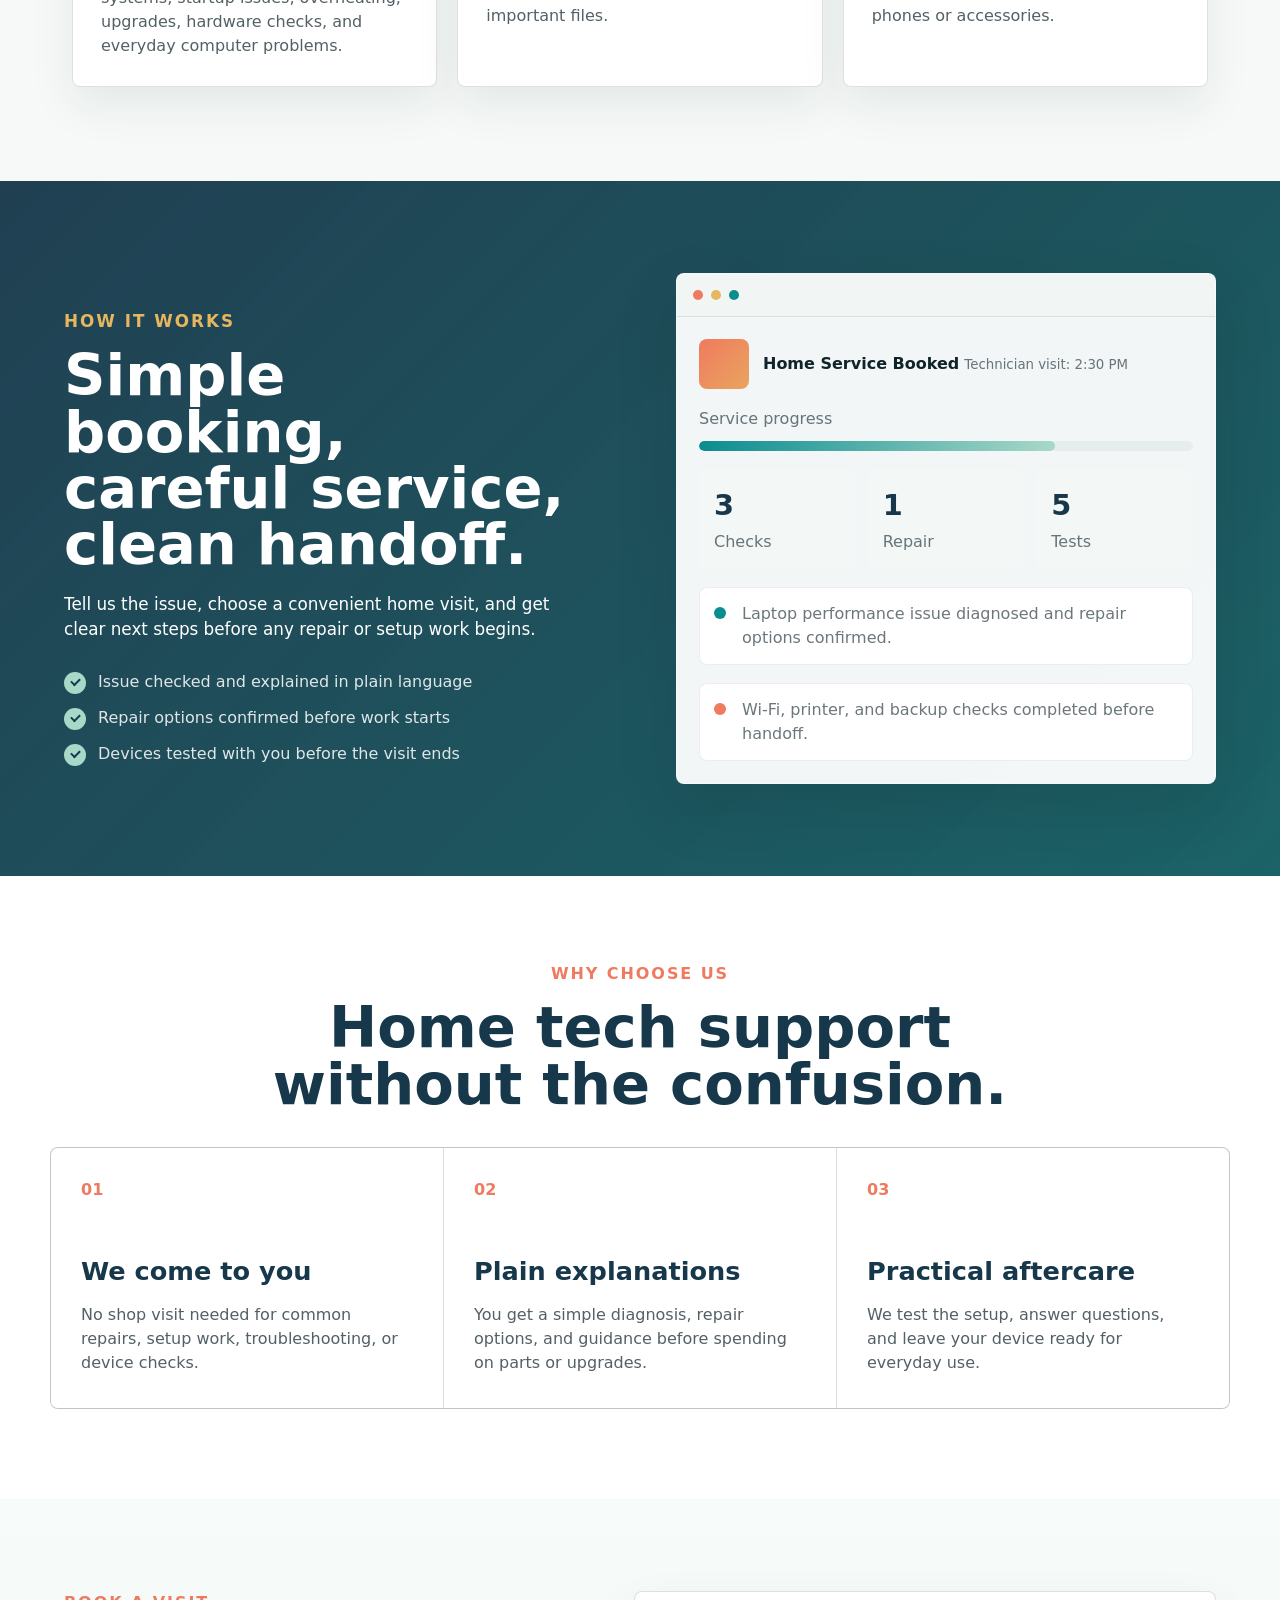
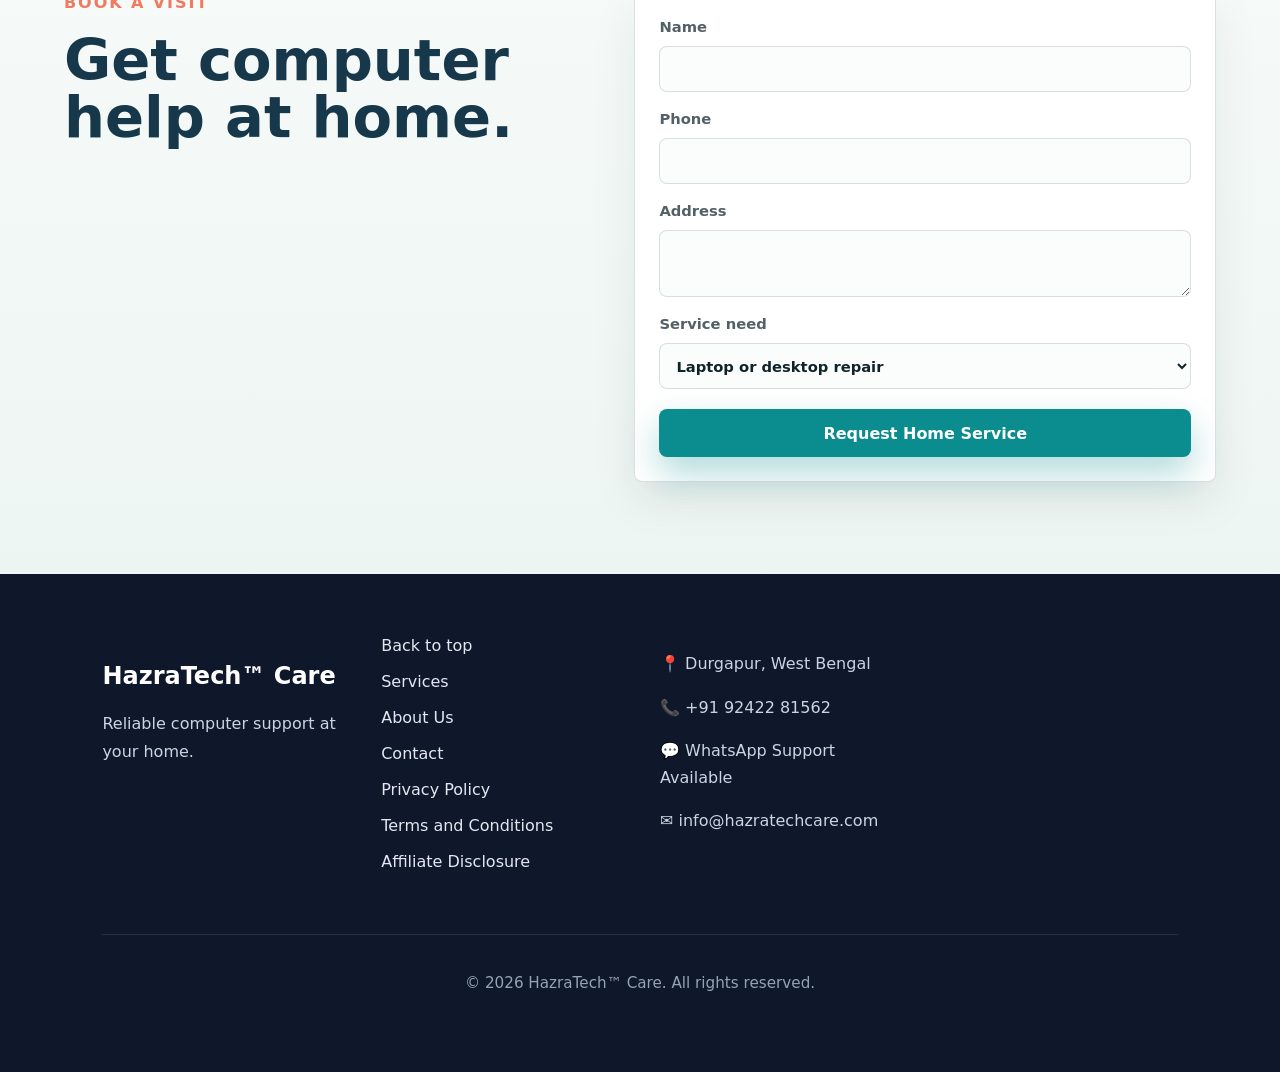
==== commit d68d4b00: "add custom pc" ====
--- a/index.html
+++ b/index.html
@@ -53,9 +53,8 @@
         <div class="hero-actions">
           <a class="button button-primary" href="#contact">Book Home Service</a>
           <a class="button button-secondary" href="#services">View Services</a>
-          <a class="button button-secondary" href="recommendations.html">
-            View Recommended Products
-          </a>
+          <a class="button button-secondary" href="recommendations.html">View Recommended Products</a>
+          <a class="button button-secondary" href="custom-pc.html">Custom PC</a>
         </div>
       </div>
       <div class="hero-status" aria-label="Computer service highlights">
--- a/css/styles.css
+++ b/css/styles.css
@@ -877,9 +877,9 @@
   }
 
   .hero {
-    min-height: 88vh;
-    padding: 104px 18px 138px;
-  }
+    min-height: auto;
+    padding: 104px 18px 40px;
+}
 
   .hero-media {
     background-position: 64% center;
@@ -904,11 +904,11 @@
   }
 
   .hero-status {
-    left: 18px;
-    right: 18px;
-    bottom: 18px;
+    position: static;
+    margin-top: 20px;
+    width: 100%;
     grid-template-columns: 1fr;
-  }
+}
 
   .hero-status span {
     min-height: 42px;
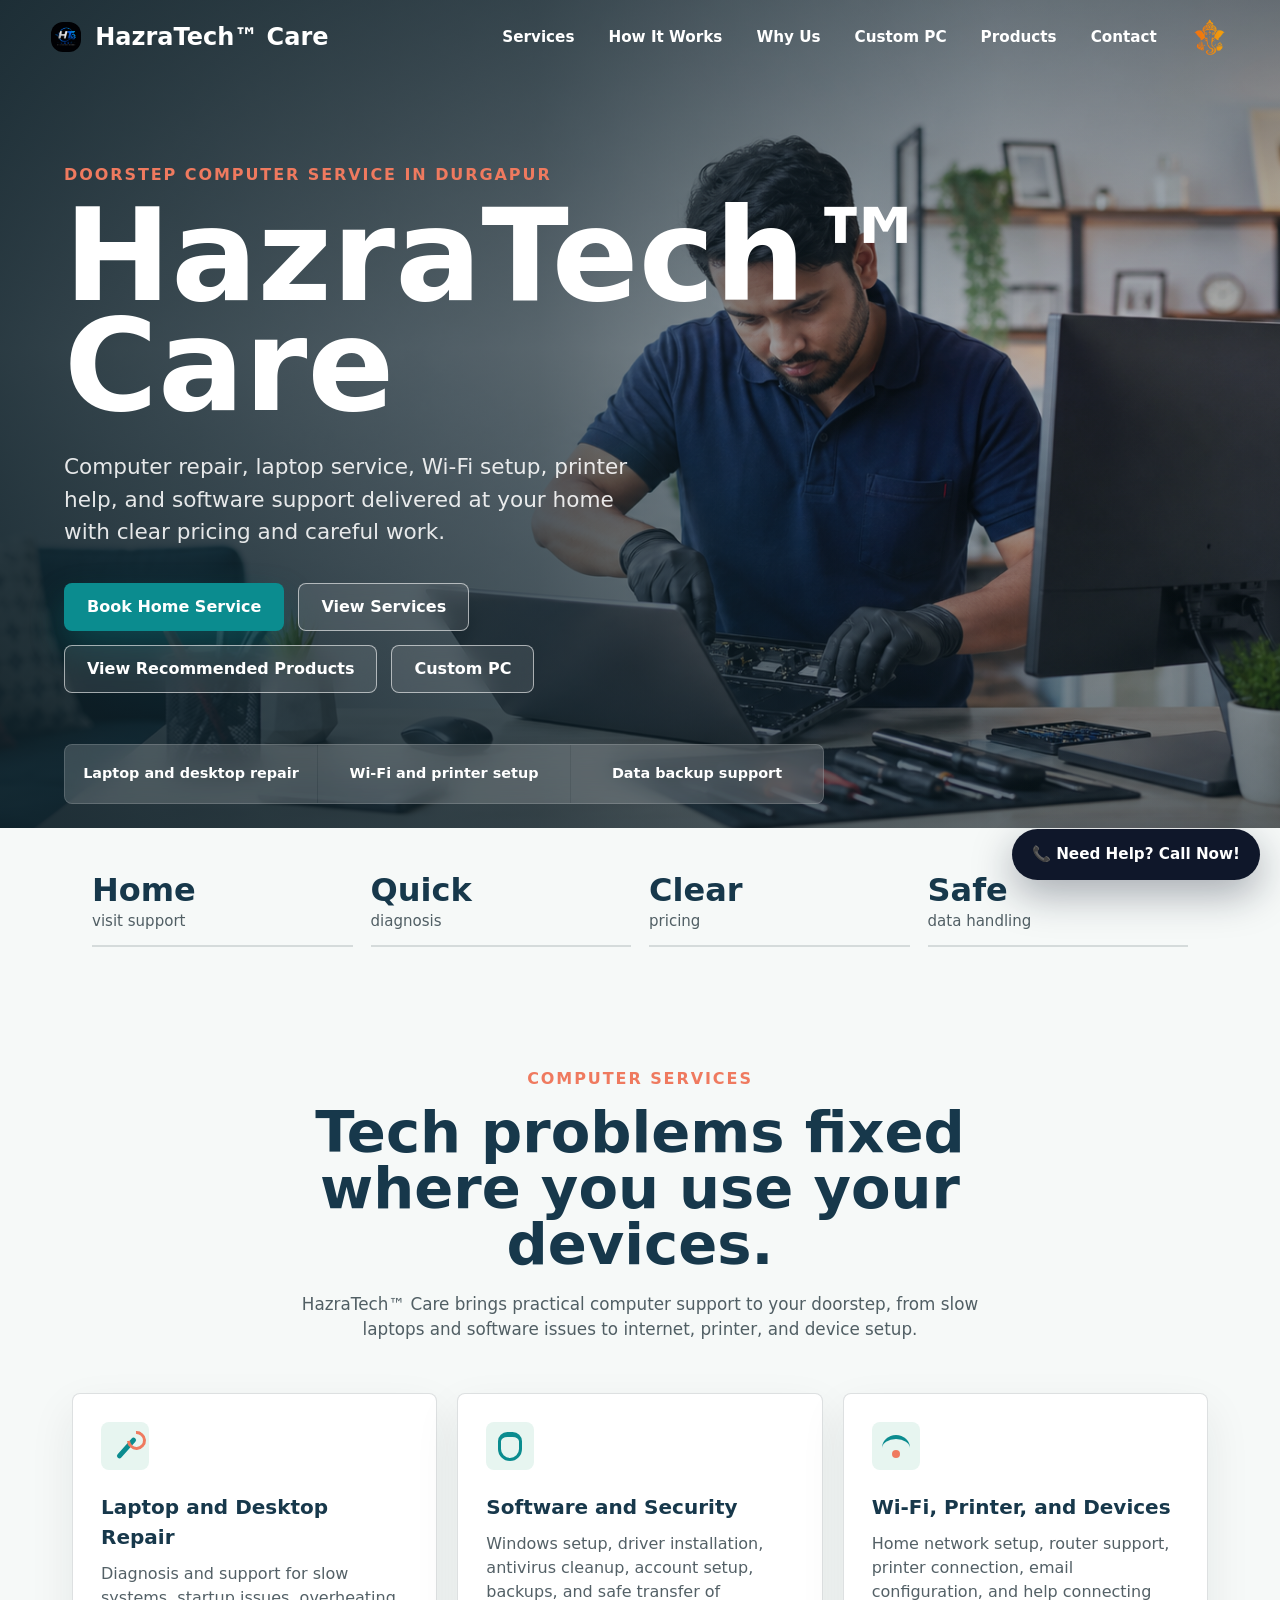
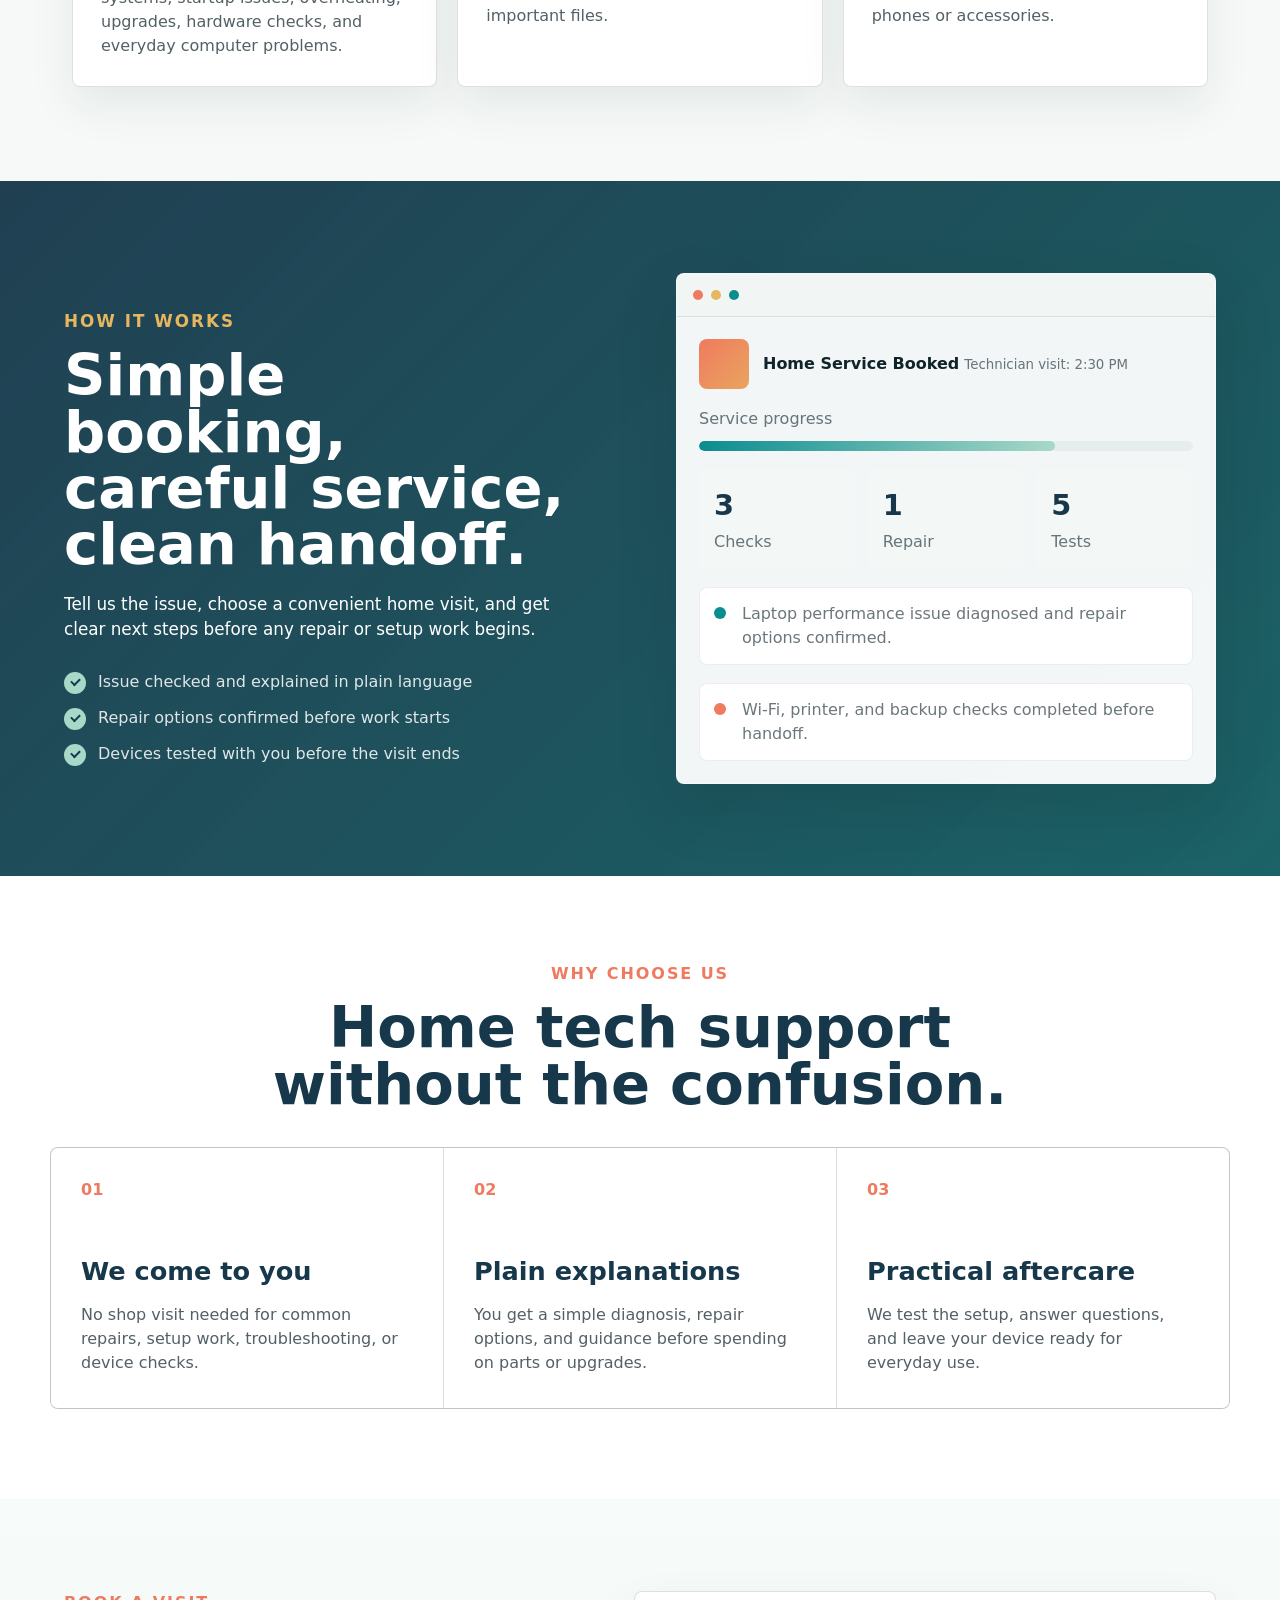
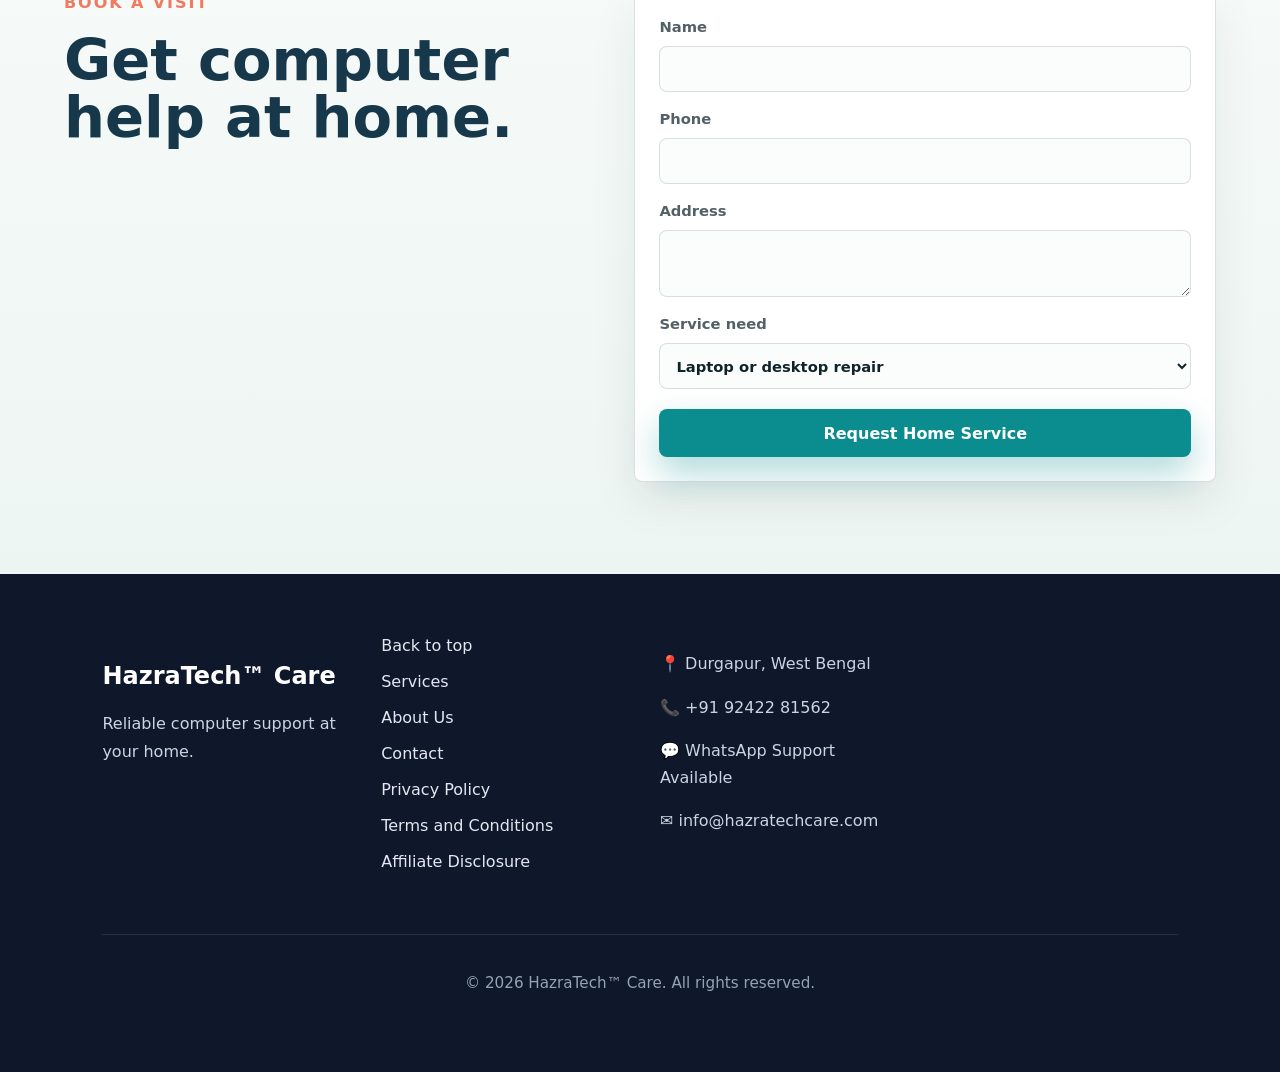
==== commit 452b0902: "index call button fix" ====
--- a/index.html
+++ b/index.html
@@ -14,7 +14,7 @@
   class="floating-call"
   aria-label="Call HazraTech Care"
 >
-  📞 Need Help Choosing? Call Now!
+  📞 Need Help? Call Now!
 </a>
 <body>
   <header class="site-header" data-header>
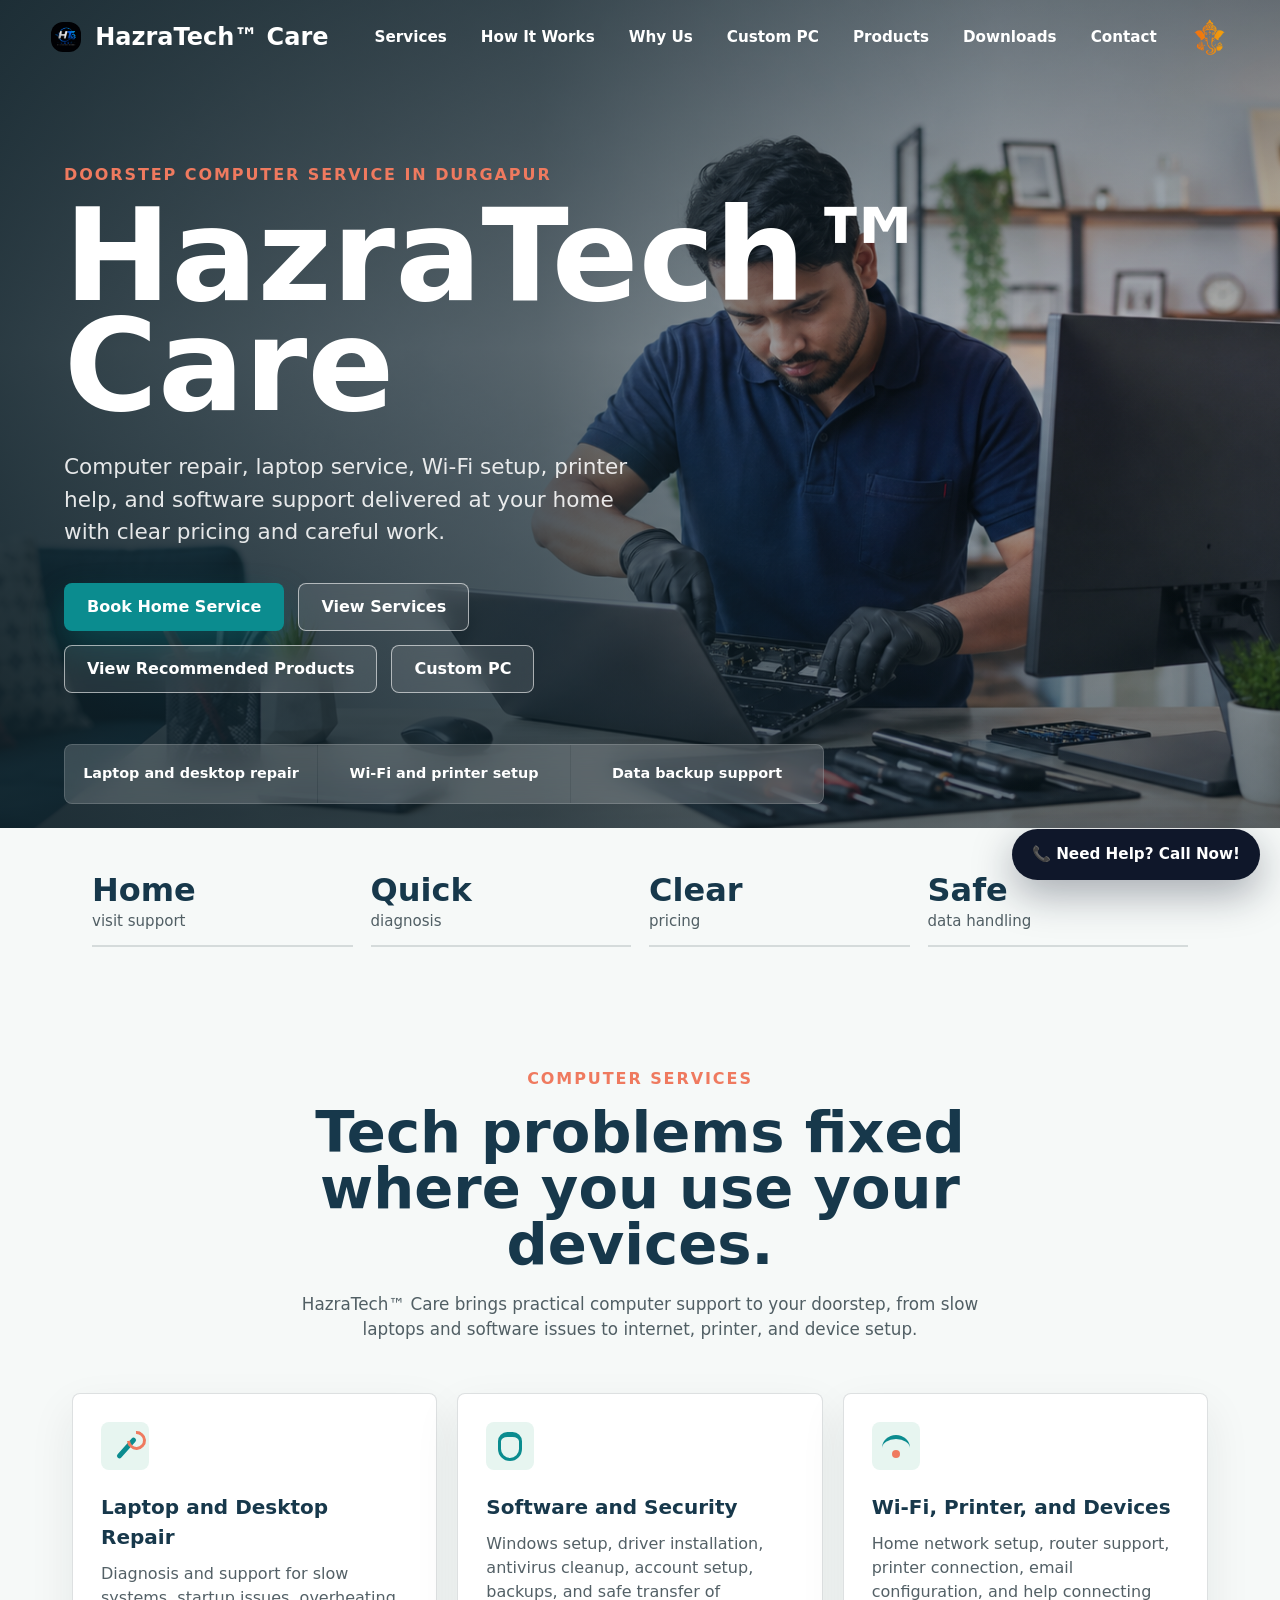
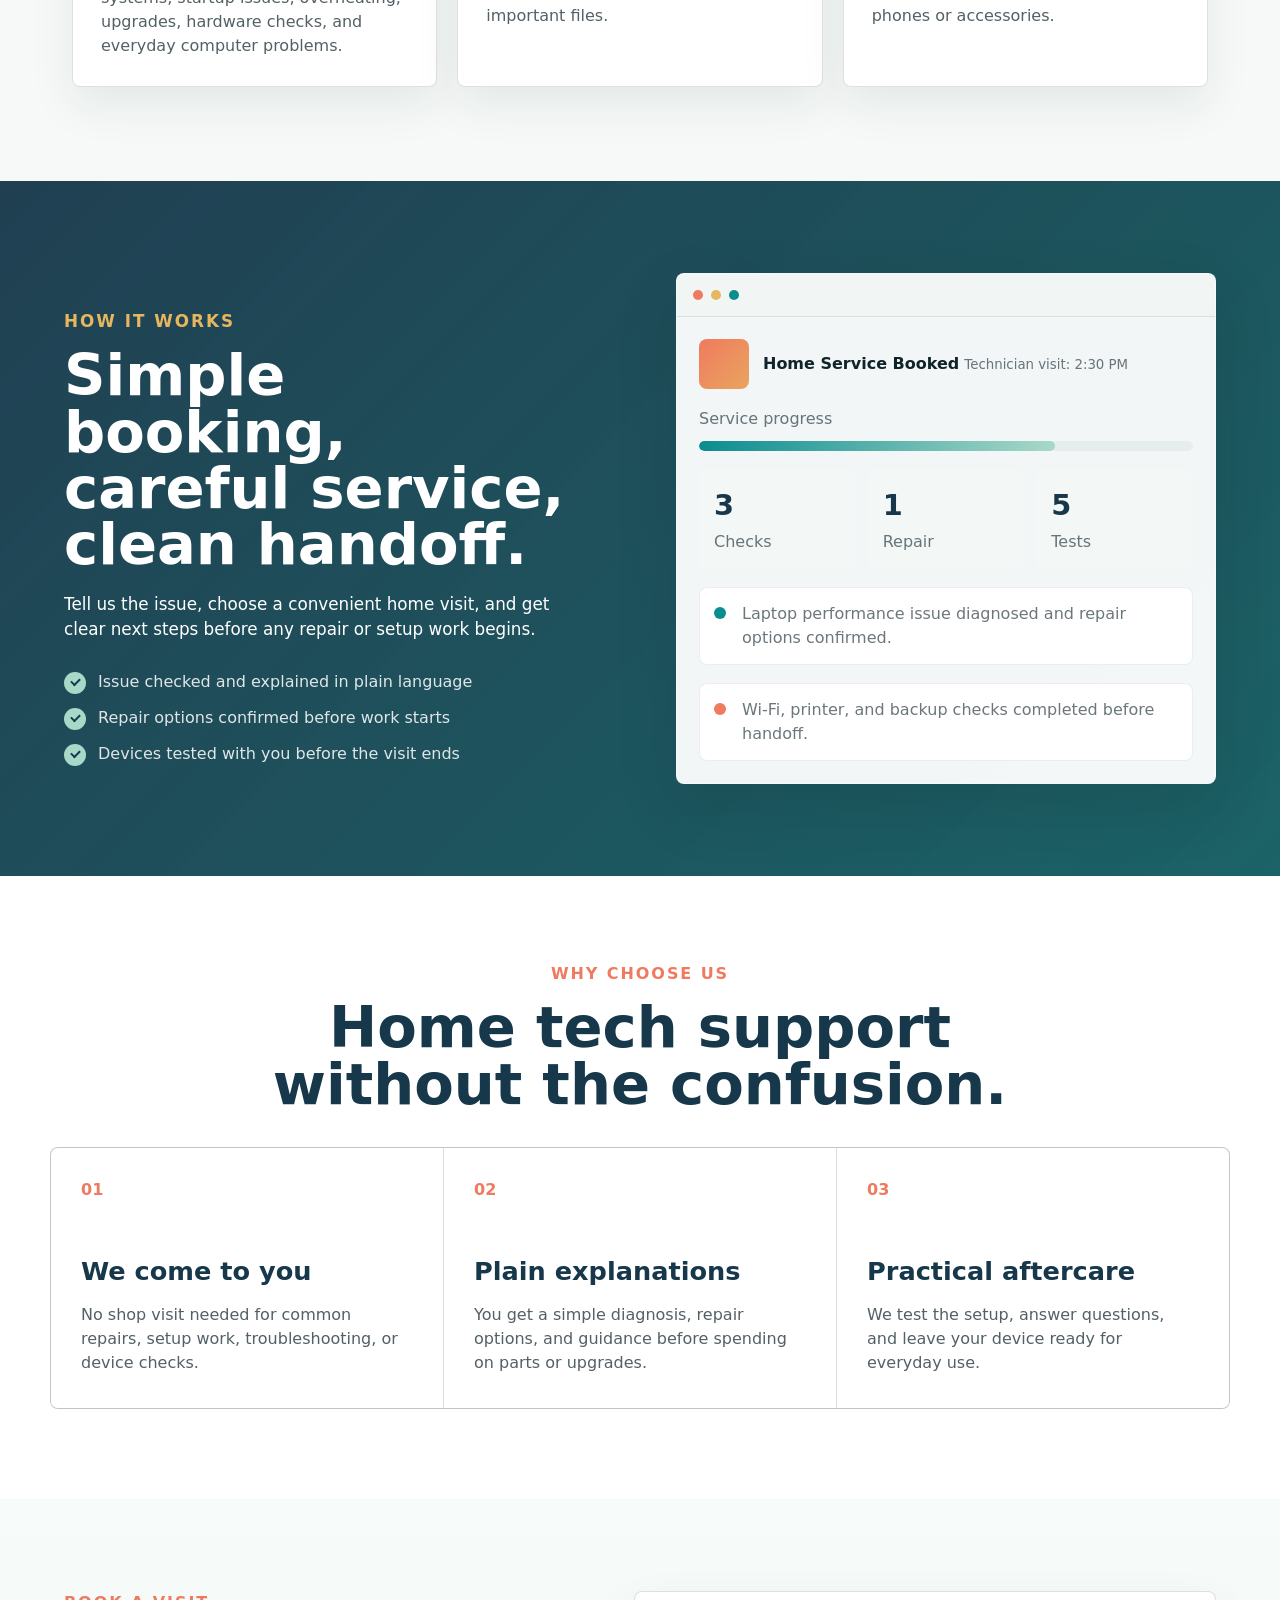
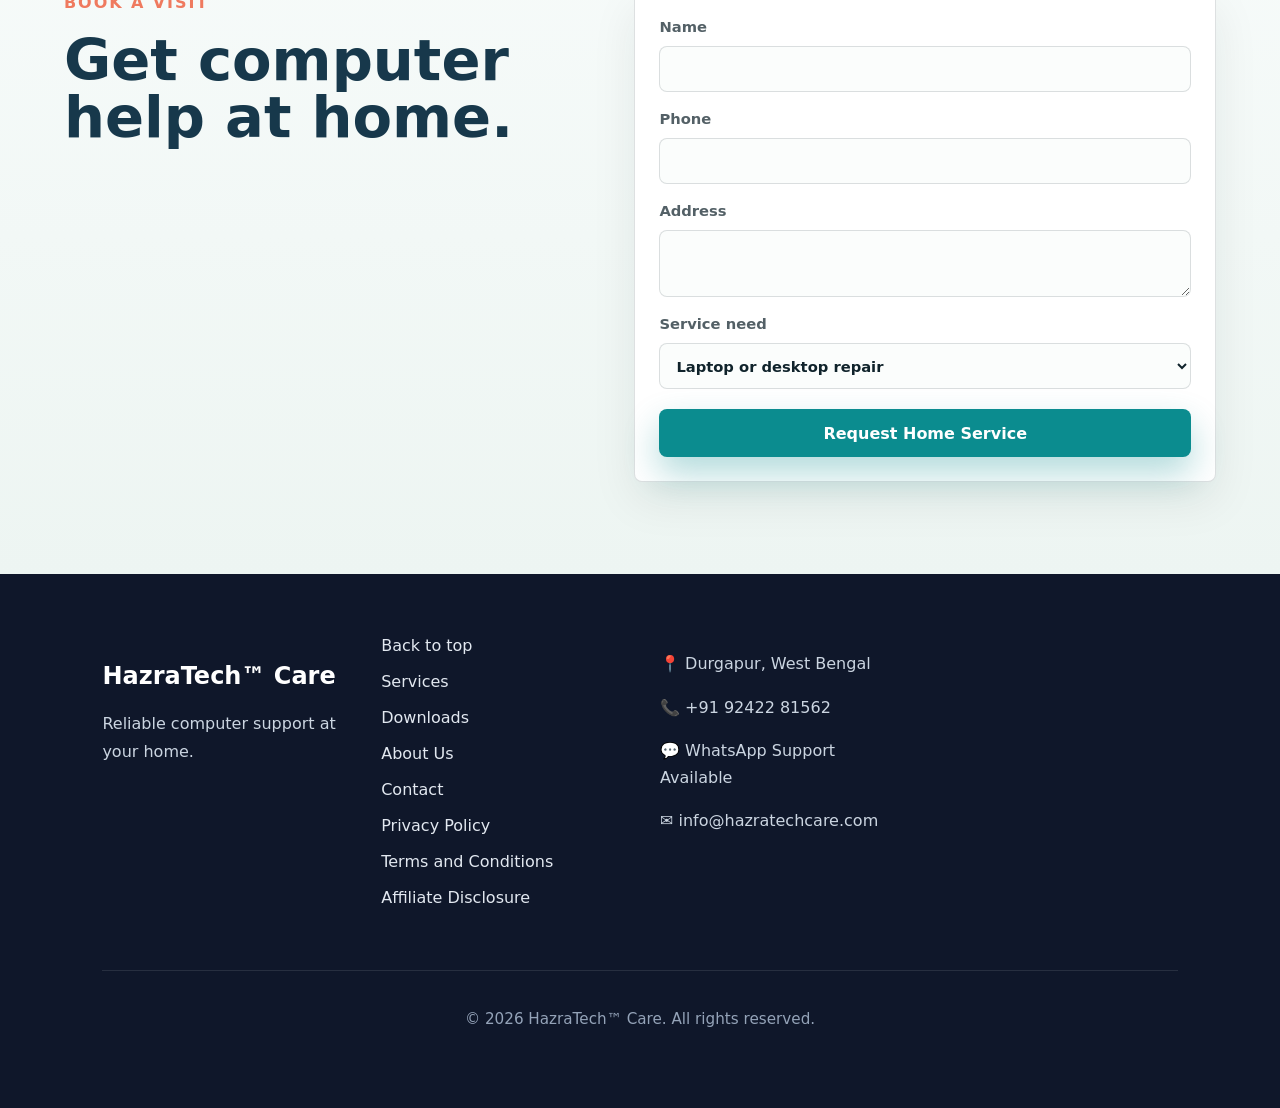
==== commit 6320da60: "add download sec." ====
--- a/index.html
+++ b/index.html
@@ -35,6 +35,7 @@
       <a href="#outcomes">Why Us</a>
       <a href="custom-pc.html">Custom PC</a>
       <a href="recommendations.html">Products</a>
+      <a href="downloads.html">Downloads</a>
       <a href="#contact">Contact</a>
       <div class="header-ganesh">
       <img src="assets/ganesh.png" alt="Ganesh Symbol">
@@ -222,6 +223,7 @@
     <div class="footer-links">
         <a href="#top">Back to top</a>
         <a href="#services">Services</a>
+        <a href="downloads.html">Downloads</a>
         <a href="about.html">About Us</a>
         <a href="contact.html">Contact</a>
         <a href="privacy-policy.html">Privacy Policy</a>
--- a/css/styles.css
+++ b/css/styles.css
@@ -1002,4 +1002,131 @@
 .floating-call:hover {
     transform: translateY(-4px);
     background: #14b8a6;
-}+}
+
+/* ==============================
+   Downloads Section
+   ============================== */
+
+.downloads-section {
+  padding: 0 22px 92px;
+  background: var(--white);
+}
+
+.downloads-intro {
+  max-width: 820px;
+}
+
+.download-grid {
+  display: grid;
+  grid-template-columns: repeat(3, minmax(0, 1fr));
+  gap: 20px;
+  max-width: var(--max-width);
+  margin: 0 auto;
+}
+
+.download-card {
+  display: flex;
+  flex-direction: column;
+  min-height: 390px;
+  padding: 28px;
+  border: 1px solid var(--line);
+  border-radius: 8px;
+  background: var(--cloud);
+  box-shadow: 0 18px 46px rgba(16, 35, 43, 0.08);
+  transition: transform 180ms ease, box-shadow 180ms ease, border-color 180ms ease;
+}
+
+.download-card:hover {
+  transform: translateY(-4px);
+  border-color: rgba(11, 140, 143, 0.28);
+  box-shadow: 0 24px 54px rgba(16, 35, 43, 0.12);
+}
+
+.download-card-top {
+  display: flex;
+  align-items: center;
+  justify-content: space-between;
+  gap: 16px;
+}
+
+.download-icon {
+  display: grid;
+  place-items: center;
+  width: 58px;
+  height: 58px;
+  border-radius: 8px;
+  font-size: 1.7rem;
+  background: #e7f5f0;
+}
+
+.download-version {
+  padding: 6px 10px;
+  border-radius: 999px;
+  color: var(--teal);
+  background: rgba(11, 140, 143, 0.1);
+  font-size: 0.8rem;
+  font-weight: 800;
+}
+
+.download-card h3 {
+  margin: 24px 0 10px;
+  color: var(--navy);
+  font-size: 1.35rem;
+}
+
+.download-card > p {
+  margin: 0;
+  color: rgba(16, 35, 43, 0.72);
+}
+
+.download-meta {
+  display: flex;
+  flex-wrap: wrap;
+  gap: 8px;
+  margin: 22px 0;
+}
+
+.download-meta span {
+  padding: 7px 10px;
+  border-radius: 6px;
+  color: rgba(16, 35, 43, 0.72);
+  background: var(--white);
+  border: 1px solid var(--line);
+  font-size: 0.78rem;
+  font-weight: 750;
+}
+
+.download-button {
+  width: 100%;
+  margin-top: auto;
+}
+
+.download-note {
+  display: block;
+  margin-top: 12px;
+  color: rgba(16, 35, 43, 0.58);
+  font-size: 0.78rem;
+  line-height: 1.45;
+}
+
+
+@media (max-width: 900px) {
+  .download-grid {
+    grid-template-columns: repeat(2, minmax(0, 1fr));
+  }
+}
+
+@media (max-width: 640px) {
+  .downloads-section {
+    padding-bottom: 68px;
+  }
+
+  .download-grid {
+    grid-template-columns: 1fr;
+  }
+
+  .download-card {
+    min-height: auto;
+  }
+}
